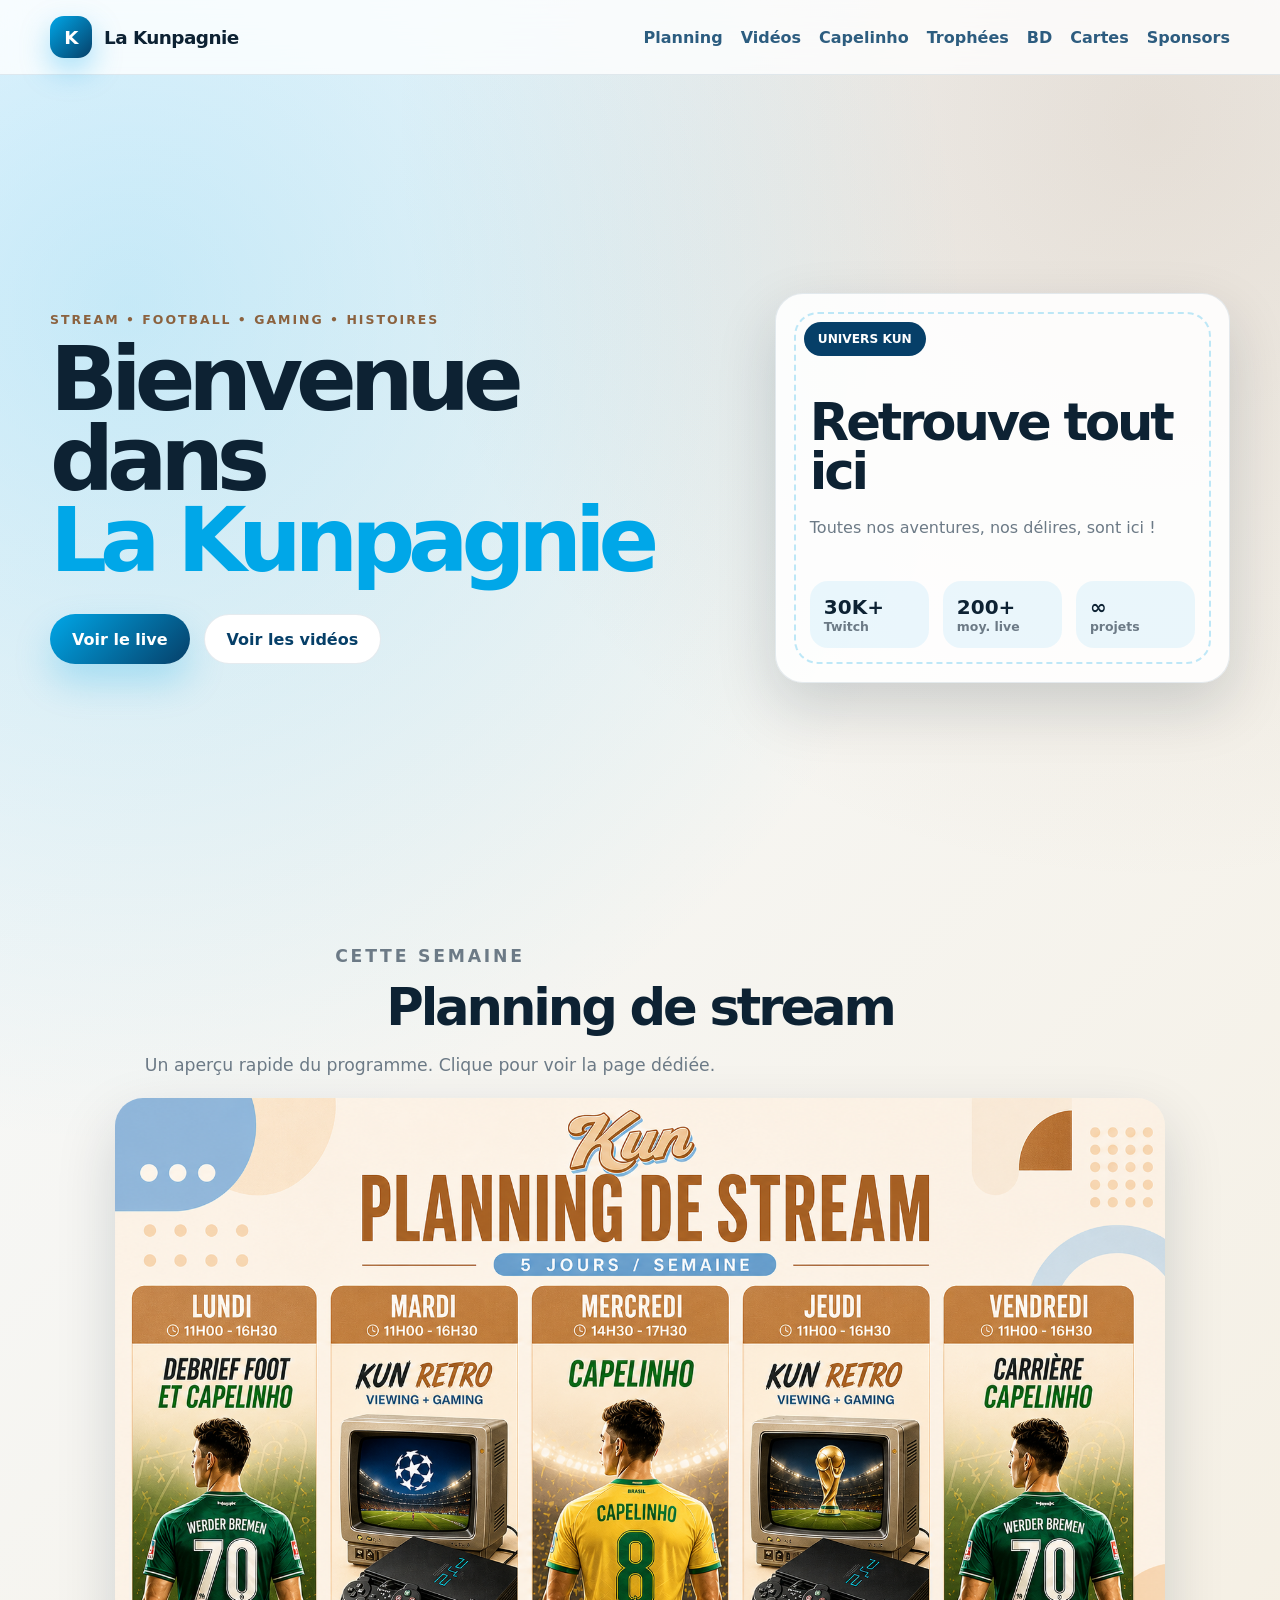
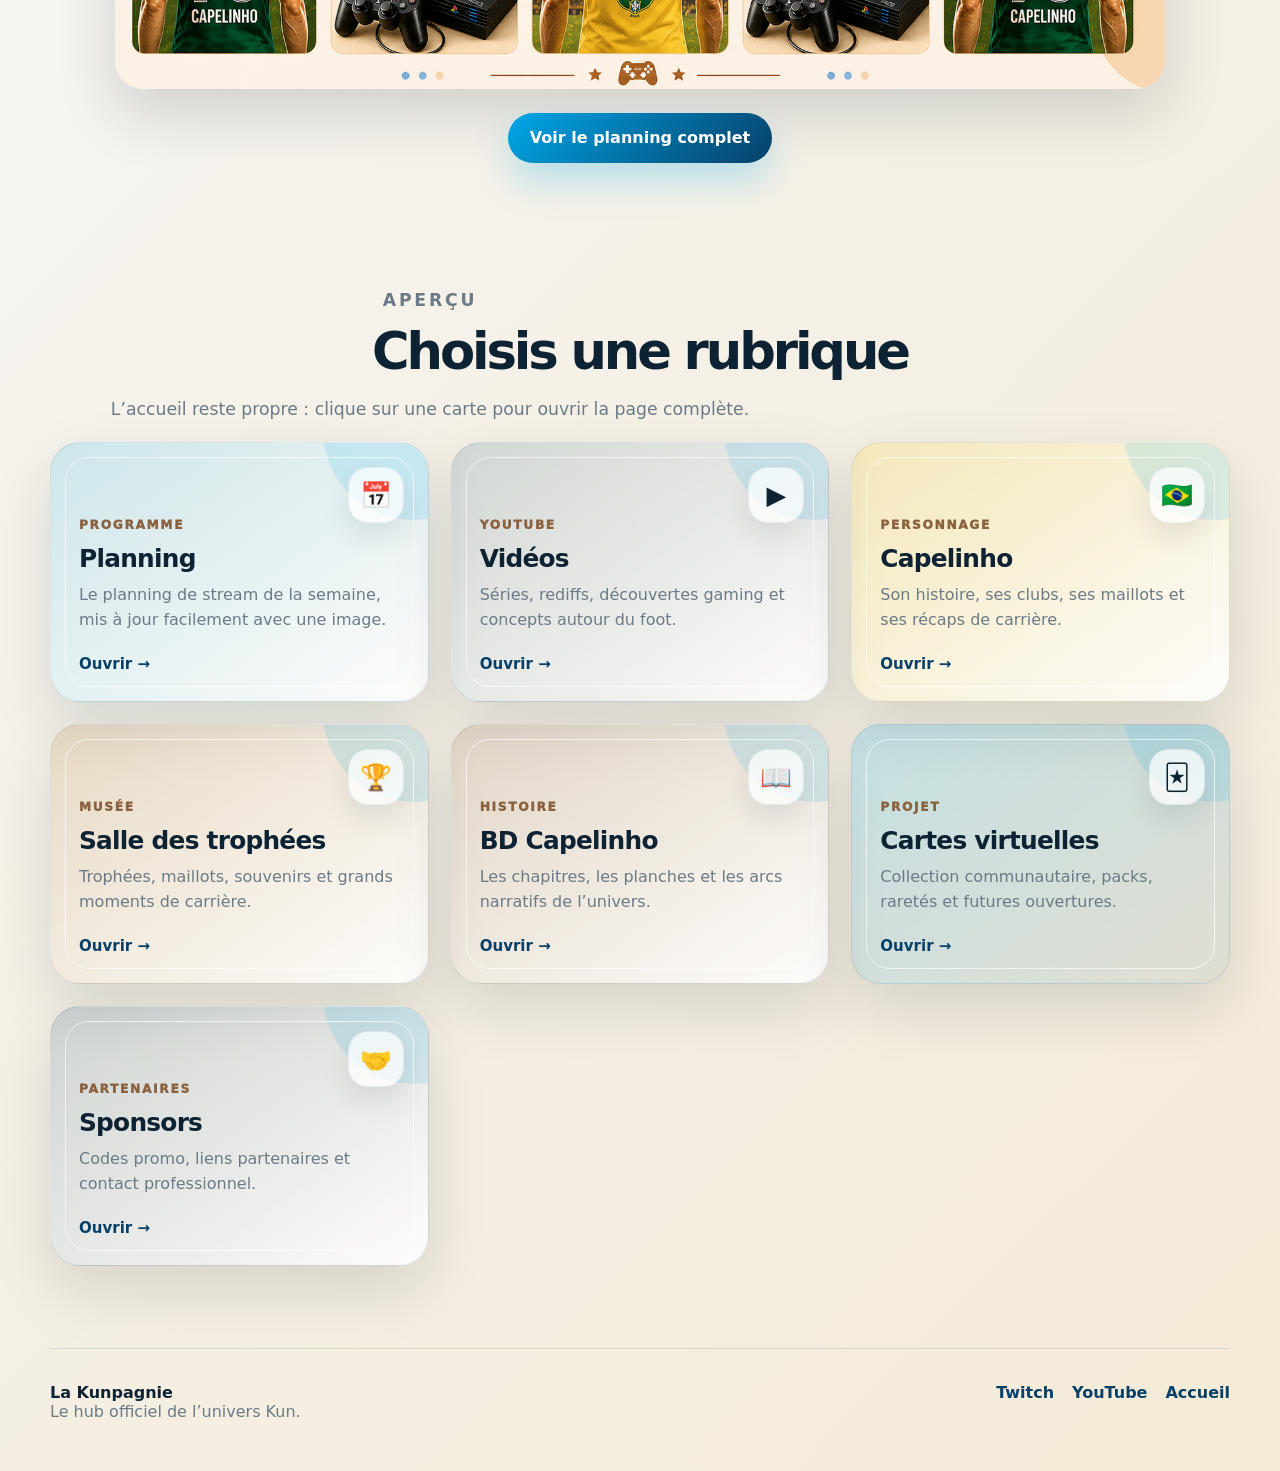
==== index.html @ 406e7f4d "Update index.html" ====
<!DOCTYPE html>
<html lang="fr">
<head>
<meta charset="UTF-8">
<meta name="viewport" content="width=device-width, initial-scale=1.0">
<link rel="stylesheet" href="style.css">
<title>La Kunpagnie — Accueil</title>
</head>
<body>
<header class="site-header">
  <nav class="navbar">
    <a href="index.html" class="brand"><span class="brand-mark">K</span><span>La Kunpagnie</span></a>
    <button class="menu-toggle" aria-label="Ouvrir le menu">☰</button>
    <div class="nav-links">
      <a href="planning.html">Planning</a>
      <a href="videos.html">Vidéos</a>
      <a href="capelinho.html">Capelinho</a>
      <a href="trophees.html">Trophées</a>
      <a href="bd.html">BD</a>
      <a href="cartes.html">Cartes</a>
      <a href="sponsors.html">Sponsors</a>
    </div>
  </nav>
</header>
<main>
  <section class="hero section">
    <div>
      <p class="eyebrow">Stream • Football • Gaming • Histoires</p>
      <h1>Bienvenue dans<br><span>La Kunpagnie</span></h1>
      <p class="hero-text"></p>
      <div class="hero-actions">
        <a class="btn btn-primary" href="https://www.twitch.tv/el8kun" target="_blank" rel="noopener">Voir le live</a>
        <a class="btn btn-secondary" href="videos.html">Voir les vidéos</a>
      </div>
    </div>
    <div class="hero-card">
      <div class="live-badge">UNIVERS KUN</div>
      <h2>Retrouve tout ici</h2>
      <p>Toutes nos aventures, nos délires, sont ici !</p>
      <div class="mini-stats">
        <div><strong>30K+</strong><span>Twitch</span></div>
        <div><strong>200+</strong><span>moy. live</span></div>
        <div><strong>∞</strong><span>projets</span></div>
      </div>
    </div>
  </section>

  <section class="section home-planning-section">
  <div class="section-heading center">
    <p class="eyebrow">Cette semaine</p>
    <h2>Planning de stream</h2>
    <p>Un aperçu rapide du programme. Clique pour voir la page dédiée.</p>
  </div>

  <a href="planning.html" class="home-planning-link">
    <img src="planning.png" alt="Planning de stream La Kunpagnie" class="home-planning-image">
  </a>

  <div class="center-button">
    <a class="btn btn-primary" href="planning.html">Voir le planning complet</a>
  </div>
</section>
  
  <section class="section">
    <div class="section-heading center">
      <p class="eyebrow">Aperçu</p>
      <h2>Choisis une rubrique</h2>
      <p>L’accueil reste propre : clique sur une carte pour ouvrir la page complète.</p>
    </div>
    <div class="preview-grid">
  <a class="preview-card planning-card" href="planning.html">
    <div class="card-icon">📅</div>
    <span>Programme</span>
    <h3>Planning</h3>
    <p>Le planning de stream de la semaine, mis à jour facilement avec une image.</p>
    <strong>Ouvrir →</strong>
  </a>

  <a class="preview-card video-card" href="videos.html">
    <div class="card-icon">▶️</div>
    <span>YouTube</span>
    <h3>Vidéos</h3>
    <p>Séries, rediffs, découvertes gaming et concepts autour du foot.</p>
    <strong>Ouvrir →</strong>
  </a>

  <a class="preview-card capelinho-card" href="capelinho.html">
    <div class="card-icon">🇧🇷</div>
    <span>Personnage</span>
    <h3>Capelinho</h3>
    <p>Son histoire, ses clubs, ses maillots et ses récaps de carrière.</p>
    <strong>Ouvrir →</strong>
  </a>

  <a class="preview-card trophees-card" href="trophees.html">
    <div class="card-icon">🏆</div>
    <span>Musée</span>
    <h3>Salle des trophées</h3>
    <p>Trophées, maillots, souvenirs et grands moments de carrière.</p>
    <strong>Ouvrir →</strong>
  </a>

  <a class="preview-card bd-card-home" href="bd.html">
    <div class="card-icon">📖</div>
    <span>Histoire</span>
    <h3>BD Capelinho</h3>
    <p>Les chapitres, les planches et les arcs narratifs de l’univers.</p>
    <strong>Ouvrir →</strong>
  </a>

  <a class="preview-card cartes-card" href="cartes.html">
    <div class="card-icon">🃏</div>
    <span>Projet</span>
    <h3>Cartes virtuelles</h3>
    <p>Collection communautaire, packs, raretés et futures ouvertures.</p>
    <strong>Ouvrir →</strong>
  </a>

  <a class="preview-card sponsor-card" href="sponsors.html">
    <div class="card-icon">🤝</div>
    <span>Partenaires</span>
    <h3>Sponsors</h3>
    <p>Codes promo, liens partenaires et contact professionnel.</p>
    <strong>Ouvrir →</strong>
  </a>
</div>
  </section>
</main>
<footer class="site-footer">
  <div><strong>La Kunpagnie</strong><p>Le hub officiel de l’univers Kun.</p></div>
  <div class="footer-links">
    <a href="https://www.twitch.tv/el8kun" target="_blank" rel="noopener">Twitch</a>
    <a href="https://www.youtube.com/@EL8KUN" target="_blank" rel="noopener">YouTube</a>
    <a href="index.html">Accueil</a>
  </div>
</footer>
<script src="script.js"></script>
</body>
</html>
---- style.css ----
:root {
  --blue: #00a7e8;
  --blue-dark: #063f68;
  --cream: #f4ead7;
  --brown: #8b623f;
  --ink: #0d2233;
  --muted: #6c7a86;
  --card: rgba(255, 255, 255, 0.88);
  --shadow: 0 24px 60px rgba(3, 29, 50, 0.16);
  --radius: 28px;
}
* { box-sizing: border-box; }
html { scroll-behavior: smooth; }
body {
  margin: 0;
  font-family: Inter, system-ui, -apple-system, BlinkMacSystemFont, "Segoe UI", sans-serif;
  color: var(--ink);
  background:
    radial-gradient(circle at 10% 10%, rgba(0, 167, 232, 0.20), transparent 28%),
    radial-gradient(circle at 90% 4%, rgba(139, 98, 63, 0.16), transparent 24%),
    linear-gradient(135deg, #f7fbff 0%, var(--cream) 100%);
  overflow-x: hidden;
}
a { color: inherit; text-decoration: none; }
.site-header {
  position: sticky;
  top: 0;
  z-index: 20;
  backdrop-filter: blur(16px);
  background: rgba(255, 255, 255, 0.78);
  border-bottom: 1px solid rgba(6, 63, 104, 0.10);
}
.navbar {
  width: min(1180px, calc(100% - 32px));
  margin: 0 auto;
  min-height: 74px;
  display: flex;
  justify-content: space-between;
  align-items: center;
}
.brand {
  display: flex;
  align-items: center;
  gap: 12px;
  font-weight: 900;
  letter-spacing: -0.03em;
  font-size: 1.15rem;
}
.brand-mark {
  width: 42px;
  height: 42px;
  border-radius: 14px;
  display: grid;
  place-items: center;
  color: white;
  background: linear-gradient(135deg, var(--blue), var(--blue-dark));
  box-shadow: 0 12px 30px rgba(0, 167, 232, 0.35);
}
.nav-links {
  display: flex;
  align-items: center;
  gap: 18px;
  font-weight: 800;
  color: var(--blue-dark);
  flex-wrap: wrap;
  justify-content: flex-end;
}
.nav-links a { opacity: 0.84; }
.nav-links a:hover { opacity: 1; color: var(--blue); }
.menu-toggle {
  display: none;
  border: 0;
  background: var(--blue-dark);
  color: white;
  width: 42px;
  height: 42px;
  border-radius: 14px;
  font-size: 1.4rem;
}
.section {
  width: min(1180px, calc(100% - 32px));
  margin: 0 auto;
  padding: 82px 0;
}
.compact { padding-top: 24px; }
.hero {
  min-height: calc(100vh - 74px);
  display: grid;
  grid-template-columns: 1.2fr 0.8fr;
  align-items: center;
  gap: 42px;
}
.page-hero { padding-bottom: 30px; }
.eyebrow {
  margin: 0 0 12px;
  text-transform: uppercase;
  letter-spacing: 0.16em;
  font-size: 0.78rem;
  font-weight: 900;
  color: var(--brown);
}
h1, h2, h3, p { margin-top: 0; }
h1 {
  font-size: clamp(3.1rem, 7vw, 6.8rem);
  line-height: 0.9;
  letter-spacing: -0.08em;
  margin-bottom: 26px;
}
h1 span, h2 span { color: var(--blue); }
h2 {
  font-size: clamp(2.1rem, 4vw, 4.2rem);
  letter-spacing: -0.06em;
  line-height: 0.96;
  margin-bottom: 18px;
}
h3 { letter-spacing: -0.03em; margin-bottom: 10px; }
.hero-text, .page-hero p, .section-heading p, .note-box p {
  font-size: 1.08rem;
  line-height: 1.75;
  color: var(--muted);
  max-width: 760px;
}
.hero-actions { display: flex; gap: 14px; flex-wrap: wrap; margin-top: 34px; }
.btn {
  display: inline-flex;
  align-items: center;
  justify-content: center;
  min-height: 50px;
  padding: 0 22px;
  border-radius: 999px;
  font-weight: 900;
  transition: transform 0.2s ease, box-shadow 0.2s ease;
}
.btn:hover { transform: translateY(-2px); }
.btn-primary {
  color: white;
  background: linear-gradient(135deg, var(--blue), var(--blue-dark));
  box-shadow: 0 18px 36px rgba(0, 167, 232, 0.25);
}
.btn-secondary {
  color: var(--blue-dark);
  background: white;
  border: 1px solid rgba(6, 63, 104, 0.10);
}
.hero-card, .preview-card, .content-card, .timeline-item, .trophy-room article, .note-box, .sponsor-grid article {
  background: var(--card);
  border: 1px solid rgba(6, 63, 104, 0.10);
  border-radius: var(--radius);
  box-shadow: var(--shadow);
}
.hero-card {
  padding: 34px;
  min-height: 390px;
  display: flex;
  flex-direction: column;
  justify-content: flex-end;
  position: relative;
  overflow: hidden;
}
.hero-card::before {
  content: "";
  position: absolute;
  inset: 18px;
  border-radius: 24px;
  border: 2px dashed rgba(0, 167, 232, 0.25);
}
.live-badge {
  position: absolute;
  top: 28px;
  left: 28px;
  background: var(--blue-dark);
  color: white;
  padding: 10px 14px;
  border-radius: 999px;
  font-size: 0.76rem;
  font-weight: 900;
}
.hero-card h2, .hero-card p, .mini-stats { position: relative; }
.hero-card p { color: var(--muted); line-height: 1.65; }
.mini-stats {
  display: grid;
  grid-template-columns: repeat(3, 1fr);
  gap: 14px;
  margin-top: 24px;
}
.mini-stats div {
  padding: 14px;
  border-radius: 18px;
  background: rgba(0, 167, 232, 0.08);
}
.mini-stats strong, .mini-stats span { display: block; }
.mini-stats strong { font-size: 1.25rem; }
.mini-stats span { font-size: 0.78rem; color: var(--muted); font-weight: 800; }
.center { text-align: center; margin-left: auto; margin-right: auto; }
.preview-grid, .content-grid {
  display: grid;
  grid-template-columns: repeat(3, 1fr);
  gap: 22px;
}
.preview-card, .content-card, .note-box { padding: 28px; }
.preview-card {
  min-height: 210px;
  transition: transform 0.2s ease, box-shadow 0.2s ease;
}
.preview-card:hover { transform: translateY(-4px); box-shadow: 0 28px 70px rgba(3, 29, 50, 0.20); }
.preview-card span, .content-card span {
  display: inline-block;
  color: var(--brown);
  font-size: 0.78rem;
  font-weight: 900;
  letter-spacing: 0.12em;
  text-transform: uppercase;
  margin-bottom: 12px;
}
.preview-card p, .content-card p, .timeline-item p, .trophy-room p, .sponsor-grid p {
  color: var(--muted);
  line-height: 1.55;
}
.big-image {
  width: 100%;
  max-width: 1100px;
  display: block;
  margin: 0 auto 34px;
  border-radius: 28px;
  box-shadow: 0 24px 60px rgba(3, 29, 50, 0.16);
}
.timeline {
  display: grid;
  grid-template-columns: repeat(3, 1fr);
  gap: 22px;
}
.timeline-item { padding: 28px; }
.club-tag {
  display: inline-flex;
  padding: 8px 12px;
  border-radius: 999px;
  color: white;
  font-weight: 900;
  font-size: 0.78rem;
  margin-bottom: 20px;
}
.santos { background: #163f83; }
.werder { background: #0a8f55; }
.brazil { background: #f0c400; color: #173b1a; }
.timeline-item ul { padding-left: 18px; color: var(--blue-dark); font-weight: 700; }
.trophy-room, .sponsor-grid {
  display: grid;
  grid-template-columns: repeat(4, 1fr);
  gap: 18px;
}
.trophy-room article, .sponsor-grid article { padding: 26px; }
.trophy-room span { font-size: 2rem; display: block; margin-bottom: 18px; }
.spacing-top { margin-top: 28px; }
.card-showcase {
  display: grid;
  grid-template-columns: repeat(3, 1fr);
  gap: 22px;
}
.kun-card {
  min-height: 310px;
  border-radius: 28px;
  padding: 26px;
  color: white;
  display: flex;
  flex-direction: column;
  justify-content: flex-end;
  box-shadow: var(--shadow);
  position: relative;
  overflow: hidden;
}
.kun-card::before {
  content: "";
  position: absolute;
  inset: 18px;
  border-radius: 22px;
  border: 1px solid rgba(255,255,255,0.45);
}
.kun-card span, .kun-card h3, .kun-card p { position: relative; }
.kun-card span { color: rgba(255,255,255,0.85); font-weight: 900; letter-spacing: 0.12em; }
.kun-card h3 { font-size: 2rem; }
.kun-card p { color: rgba(255,255,255,0.8); }
.common { background: linear-gradient(145deg, #31536d, #0d2233); }
.rare { background: linear-gradient(145deg, var(--blue), var(--blue-dark)); }
.legendary { background: linear-gradient(145deg, #b48645, #4a2f1a); }
.note-box { margin-top: 28px; }
.sponsor-grid { grid-template-columns: repeat(3, 1fr); }
.site-footer {
  width: min(1180px, calc(100% - 32px));
  margin: 0 auto;
  padding: 34px 0 50px;
  display: flex;
  justify-content: space-between;
  gap: 24px;
  border-top: 1px solid rgba(6, 63, 104, 0.12);
}
.site-footer p { color: var(--muted); margin-bottom: 0; }
.footer-links { display: flex; gap: 18px; font-weight: 800; color: var(--blue-dark); flex-wrap: wrap; }
@media (max-width: 980px) {
  .menu-toggle { display: block; }
  .nav-links {
    position: absolute;
    top: 74px;
    left: 16px;
    right: 16px;
    display: none;
    flex-direction: column;
    align-items: stretch;
    padding: 18px;
    background: white;
    border-radius: 22px;
    box-shadow: var(--shadow);
  }
  .nav-links.open { display: flex; }
  .hero { grid-template-columns: 1fr; padding-top: 44px; min-height: auto; }
  .preview-grid, .content-grid, .timeline, .trophy-room, .card-showcase, .sponsor-grid { grid-template-columns: 1fr 1fr; }
}
@media (max-width: 620px) {
  .section { padding: 58px 0; }
  h1 { font-size: 3.35rem; }
  .preview-grid, .content-grid, .timeline, .trophy-room, .card-showcase, .sponsor-grid { grid-template-columns: 1fr; }
  .mini-stats { grid-template-columns: 1fr; }
  .site-footer { flex-direction: column; }
}
.preview-card {
  min-height: 260px;
  padding: 28px;
  position: relative;
  overflow: hidden;
  display: flex;
  flex-direction: column;
  justify-content: flex-end;
  background:
    linear-gradient(145deg, rgba(255,255,255,0.94), rgba(255,255,255,0.70));
  border: 1px solid rgba(6, 63, 104, 0.10);
  border-radius: 30px;
  box-shadow: 0 24px 60px rgba(3, 29, 50, 0.13);
  transition: transform 0.22s ease, box-shadow 0.22s ease, border-color 0.22s ease;
}

.preview-card::before {
  content: "";
  position: absolute;
  inset: -40% -20% auto auto;
  width: 180px;
  height: 180px;
  border-radius: 999px;
  background: rgba(0, 167, 232, 0.13);
  transition: transform 0.22s ease;
}

.preview-card::after {
  content: "";
  position: absolute;
  inset: 14px;
  border-radius: 24px;
  border: 1px solid rgba(255,255,255,0.65);
  pointer-events: none;
}

.preview-card:hover {
  transform: translateY(-7px);
  box-shadow: 0 34px 80px rgba(3, 29, 50, 0.22);
  border-color: rgba(0, 167, 232, 0.35);
}

.preview-card:hover::before {
  transform: scale(1.18);
}

.preview-card .card-icon {
  position: absolute;
  top: 24px;
  right: 24px;
  width: 56px;
  height: 56px;
  border-radius: 20px;
  display: grid;
  place-items: center;
  font-size: 1.6rem;
  background: rgba(255,255,255,0.72);
  border: 1px solid rgba(6, 63, 104, 0.08);
  box-shadow: 0 12px 28px rgba(3, 29, 50, 0.10);
}

.preview-card span,
.preview-card h3,
.preview-card p,
.preview-card strong {
  position: relative;
  z-index: 2;
}

.preview-card span {
  display: inline-block;
  color: var(--brown);
  font-size: 0.76rem;
  font-weight: 950;
  letter-spacing: 0.14em;
  text-transform: uppercase;
  margin-bottom: 12px;
}

.preview-card h3 {
  font-size: 1.55rem;
  margin-bottom: 10px;
}

.preview-card p {
  color: var(--muted);
  line-height: 1.55;
  margin-bottom: 22px;
}

.preview-card strong {
  color: var(--blue-dark);
  font-size: 0.94rem;
}

.planning-card {
  background:
    linear-gradient(145deg, rgba(0,167,232,0.16), rgba(255,255,255,0.86));
}

.video-card {
  background:
    linear-gradient(145deg, rgba(6,63,104,0.15), rgba(255,255,255,0.86));
}

.capelinho-card {
  background:
    linear-gradient(145deg, rgba(240,196,0,0.18), rgba(255,255,255,0.86));
}

.trophees-card {
  background:
    linear-gradient(145deg, rgba(180,134,69,0.22), rgba(255,255,255,0.86));
}

.bd-card-home {
  background:
    linear-gradient(145deg, rgba(139,98,63,0.18), rgba(255,255,255,0.86));
}

.cartes-card {
  background:
    linear-gradient(145deg, rgba(0,167,232,0.20), rgba(6,63,104,0.08));
}

.sponsor-card {
  background:
    linear-gradient(145deg, rgba(6,63,104,0.16), rgba(255,255,255,0.86));
}
.home-planning-section {
  padding-top: 40px;
  padding-bottom: 40px;
}

.home-planning-link {
  display: block;
  max-width: 1050px;
  margin: 0 auto;
}

.home-planning-image {
  width: 100%;
  display: block;
  border-radius: 28px;
  box-shadow: 0 24px 60px rgba(3, 29, 50, 0.16);
  transition: transform 0.22s ease, box-shadow 0.22s ease;
}

.home-planning-link:hover .home-planning-image {
  transform: translateY(-5px);
  box-shadow: 0 34px 80px rgba(3, 29, 50, 0.22);
}

.center-button {
  display: flex;
  justify-content: center;
  margin-top: 24px;
}
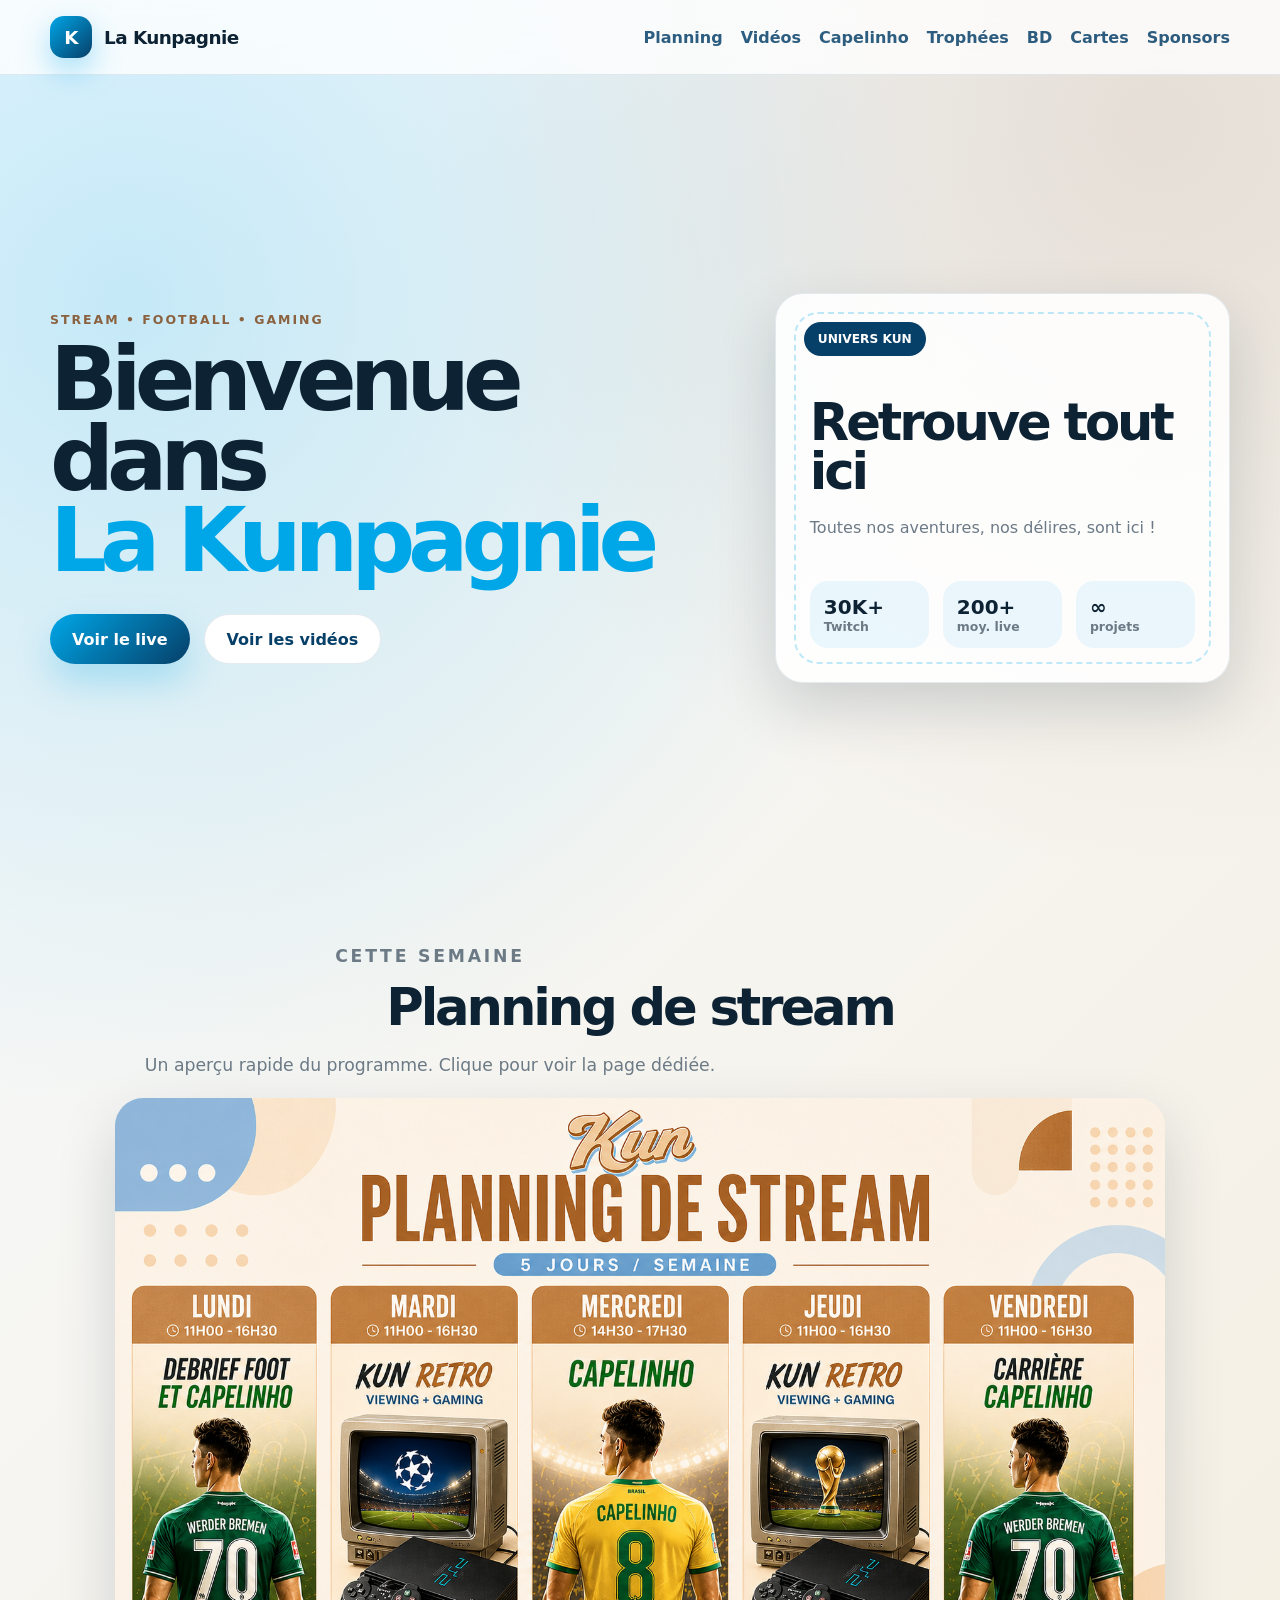
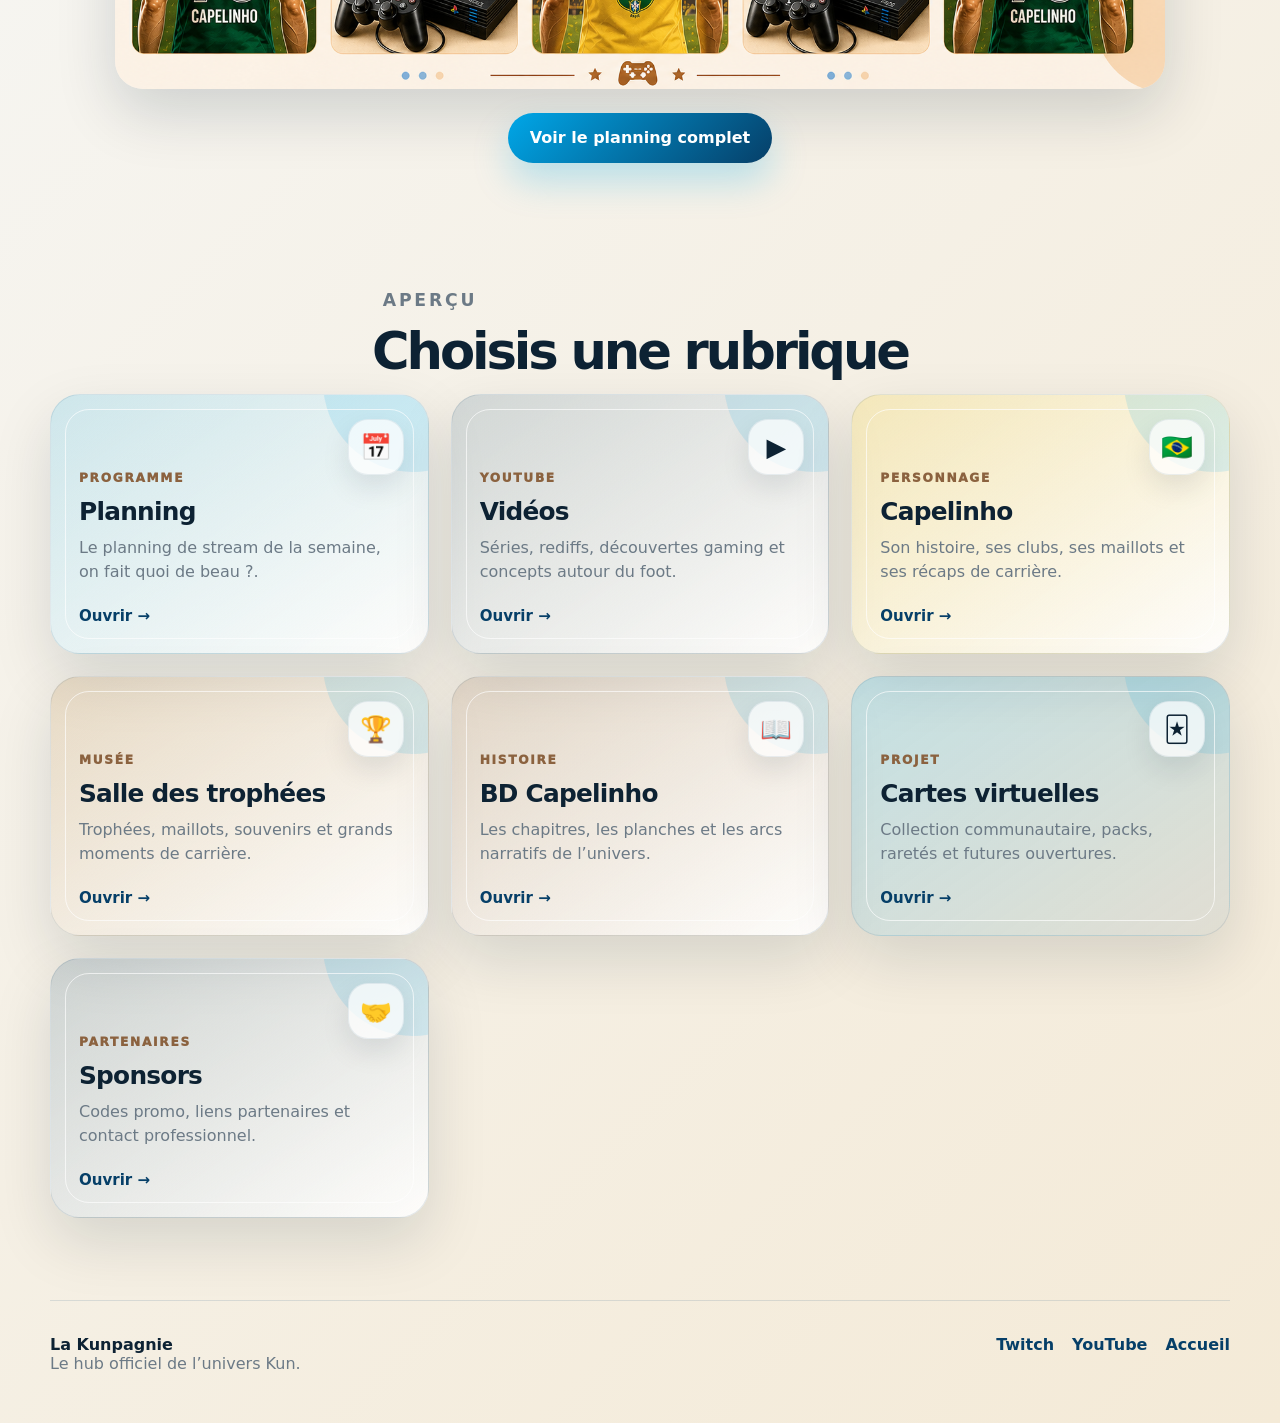
==== commit 679b43a8: "Update index.html" ====
--- a/index.html
+++ b/index.html
@@ -25,7 +25,7 @@
 <main>
   <section class="hero section">
     <div>
-      <p class="eyebrow">Stream • Football • Gaming • Histoires</p>
+      <p class="eyebrow">Stream • Football • Gaming</p>
       <h1>Bienvenue dans<br><span>La Kunpagnie</span></h1>
       <p class="hero-text"></p>
       <div class="hero-actions">
@@ -65,14 +65,14 @@
     <div class="section-heading center">
       <p class="eyebrow">Aperçu</p>
       <h2>Choisis une rubrique</h2>
-      <p>L’accueil reste propre : clique sur une carte pour ouvrir la page complète.</p>
+      <p></p>
     </div>
     <div class="preview-grid">
   <a class="preview-card planning-card" href="planning.html">
     <div class="card-icon">📅</div>
     <span>Programme</span>
     <h3>Planning</h3>
-    <p>Le planning de stream de la semaine, mis à jour facilement avec une image.</p>
+    <p>Le planning de stream de la semaine, on fait quoi de beau ?.</p>
     <strong>Ouvrir →</strong>
   </a>
 
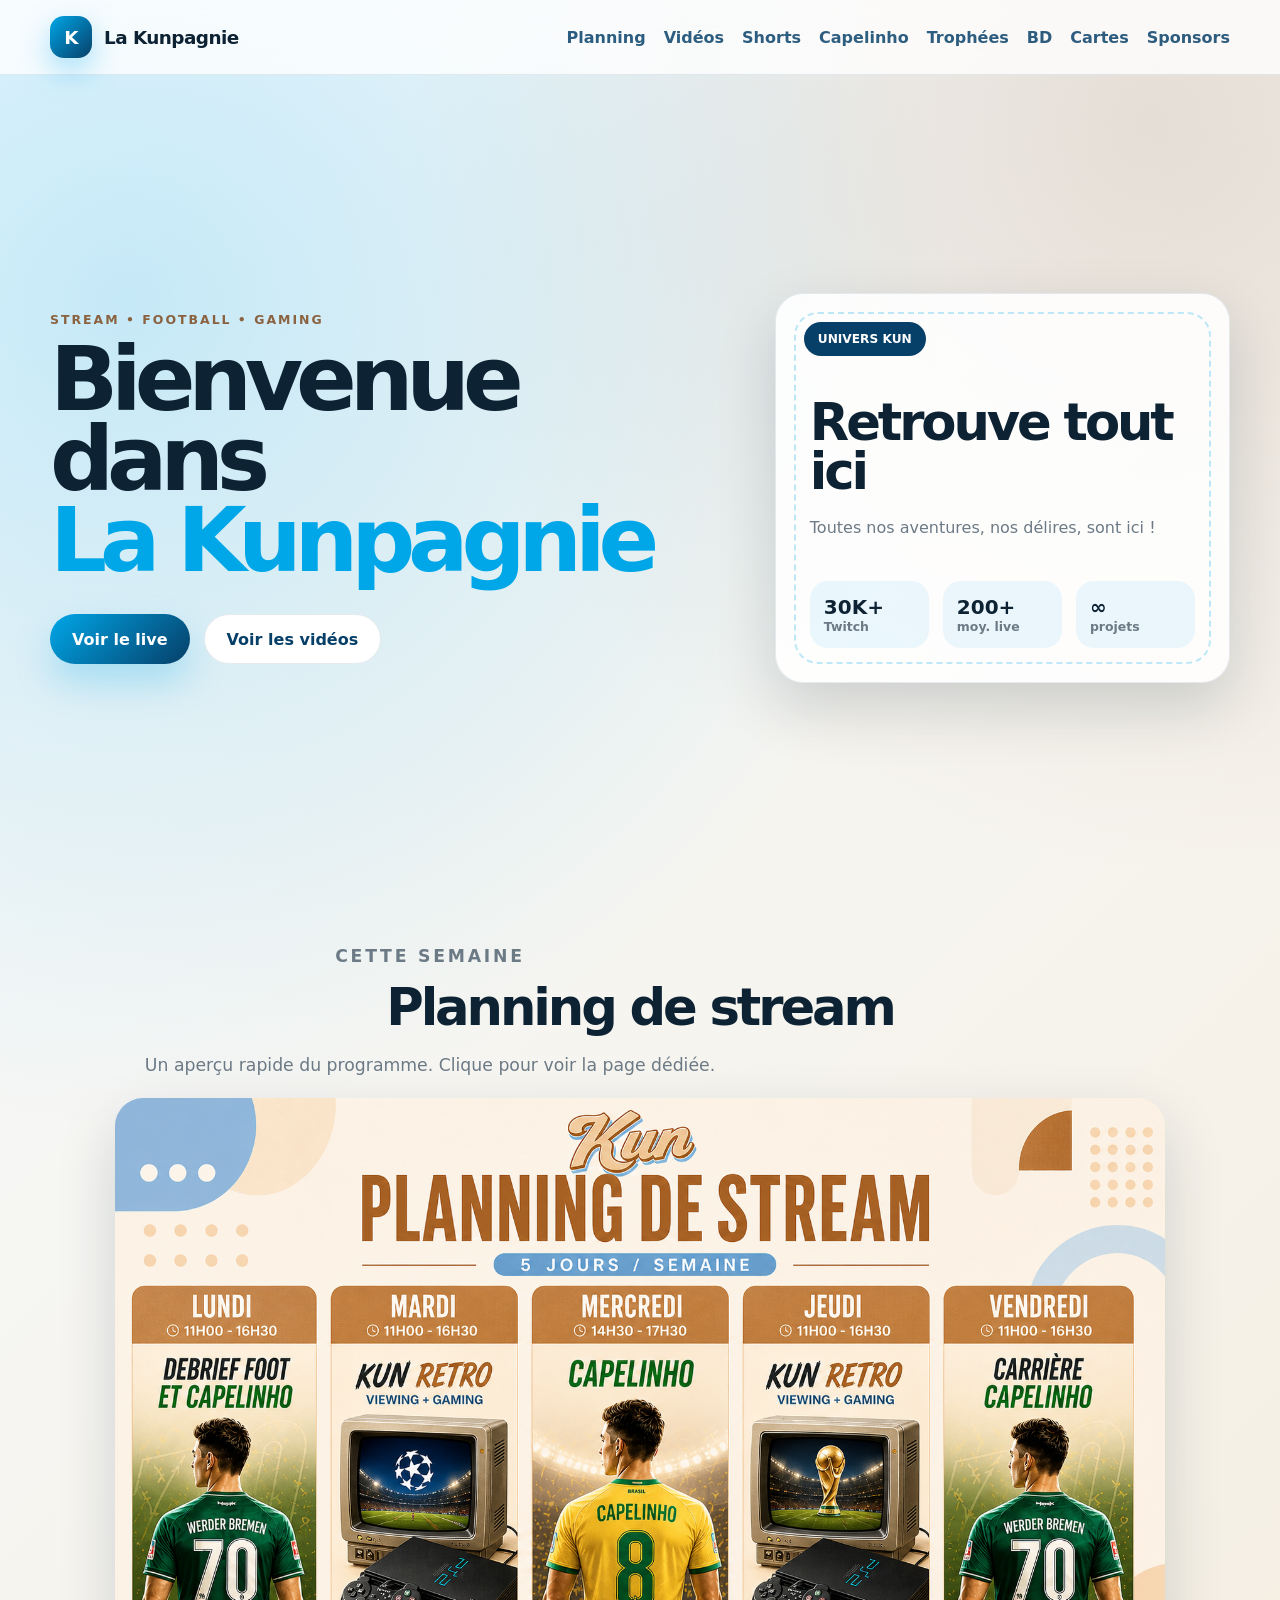
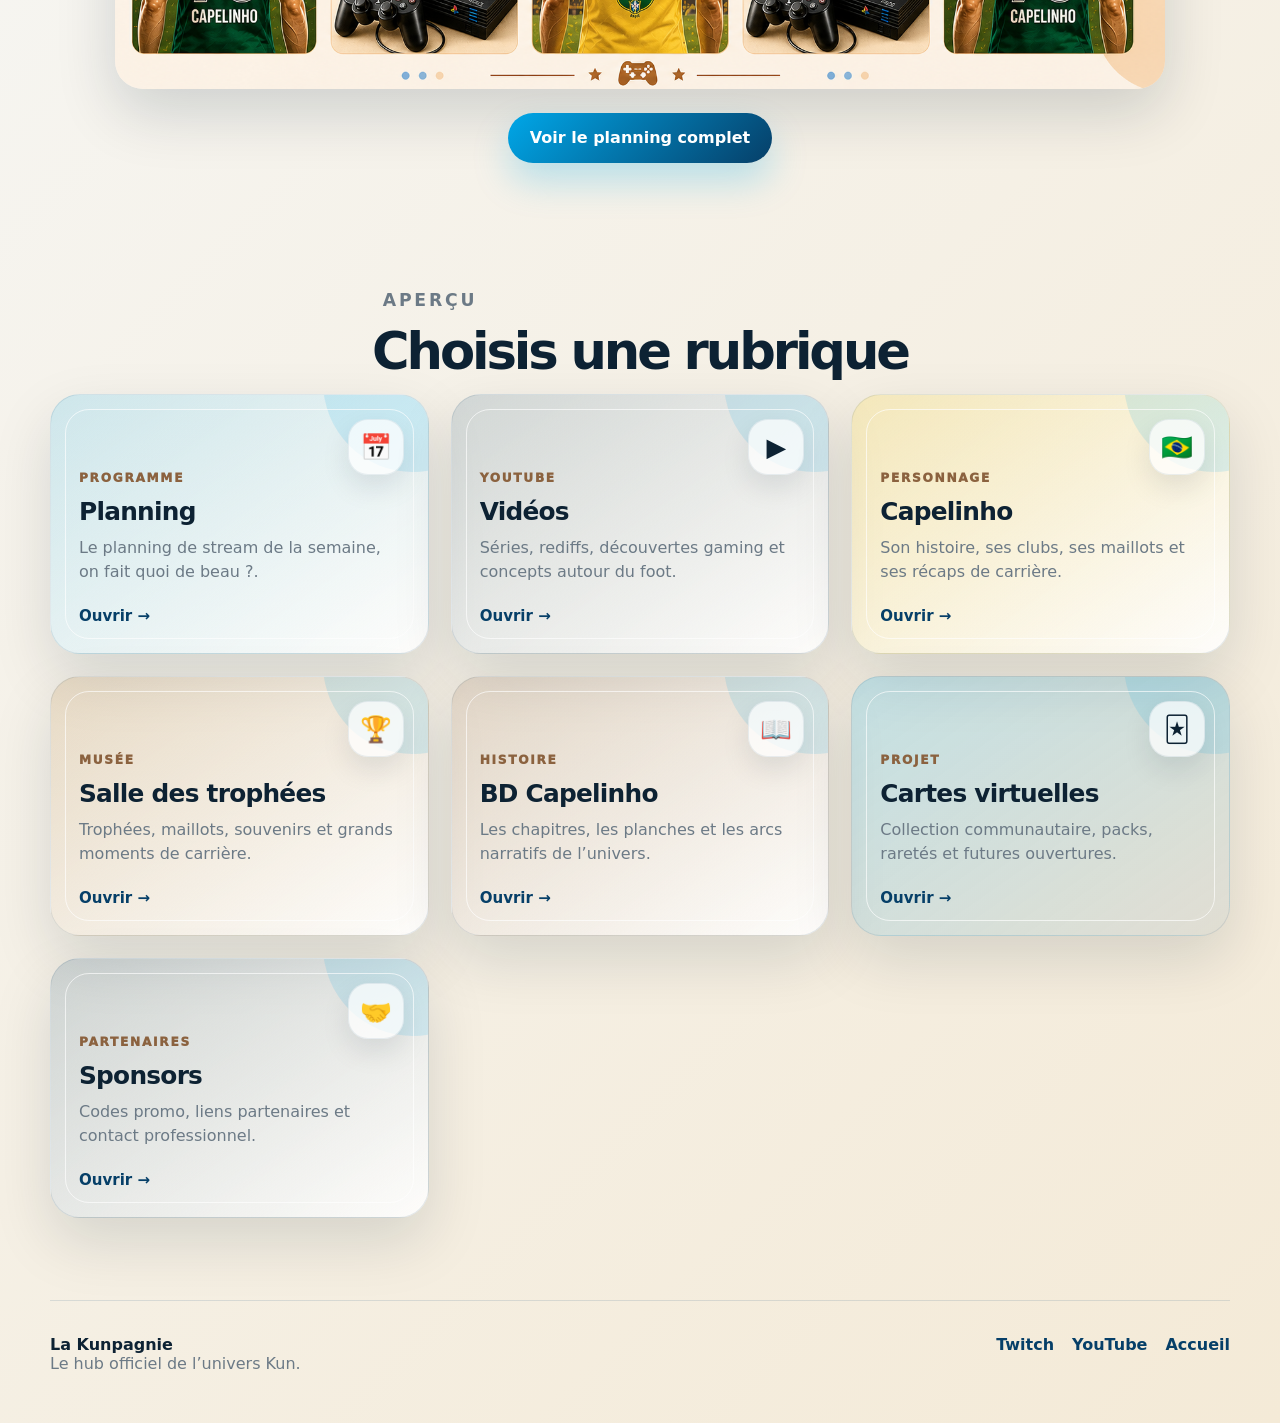
==== commit 128c1802: "Update index.html" ====
--- a/index.html
+++ b/index.html
@@ -14,6 +14,7 @@
     <div class="nav-links">
       <a href="planning.html">Planning</a>
       <a href="videos.html">Vidéos</a>
+      <a href="shorts.html">Shorts</a>
       <a href="capelinho.html">Capelinho</a>
       <a href="trophees.html">Trophées</a>
       <a href="bd.html">BD</a>
@@ -130,7 +131,7 @@
   <div><strong>La Kunpagnie</strong><p>Le hub officiel de l’univers Kun.</p></div>
   <div class="footer-links">
     <a href="https://www.twitch.tv/el8kun" target="_blank" rel="noopener">Twitch</a>
-    <a href="https://www.youtube.com/@EL8KUN" target="_blank" rel="noopener">YouTube</a>
+    <a href="https://www.youtube.com/@EL8KUNgaming" target="_blank" rel="noopener">YouTube</a>
     <a href="index.html">Accueil</a>
   </div>
 </footer>
--- a/style.css
+++ b/style.css
@@ -479,3 +479,43 @@
   justify-content: center;
   margin-top: 24px;
 }
+.bd-reading {
+  display: grid;
+  gap: 34px;
+  max-width: 980px;
+  margin: 0 auto;
+}
+
+.bd-reading img {
+  width: 100%;
+  display: block;
+  border-radius: 24px;
+  box-shadow: 0 24px 60px rgba(3, 29, 50, 0.16);
+  background: white;
+}
+.bd-page {
+  display: grid;
+  gap: 12px;
+}
+
+.bd-page span {
+  width: fit-content;
+  margin: 0 auto;
+  padding: 8px 16px;
+  border-radius: 999px;
+  background: var(--blue-dark);
+  color: white;
+  font-size: 0.82rem;
+  font-weight: 900;
+  letter-spacing: 0.08em;
+  text-transform: uppercase;
+  box-shadow: 0 12px 28px rgba(3, 29, 50, 0.14);
+}
+
+.bd-page img {
+  width: 100%;
+  display: block;
+  border-radius: 24px;
+  box-shadow: 0 24px 60px rgba(3, 29, 50, 0.16);
+  background: white;
+}
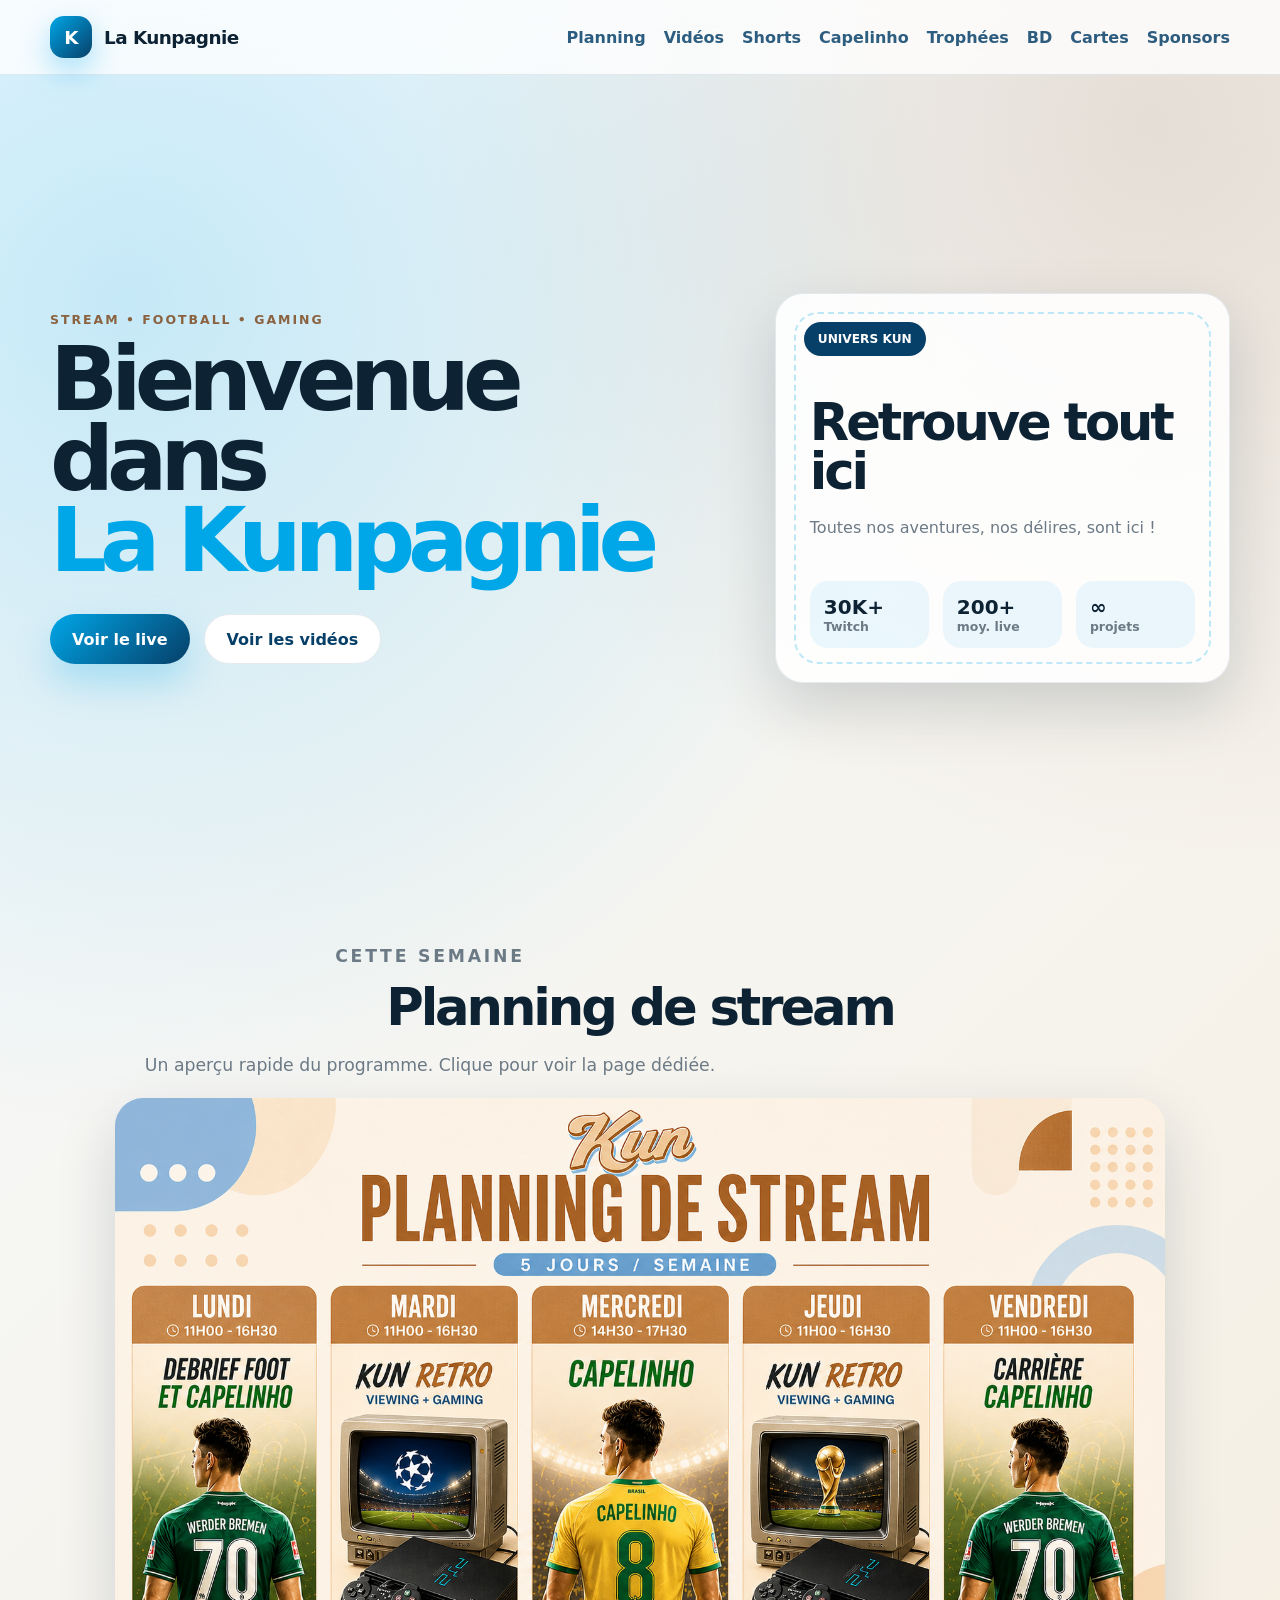
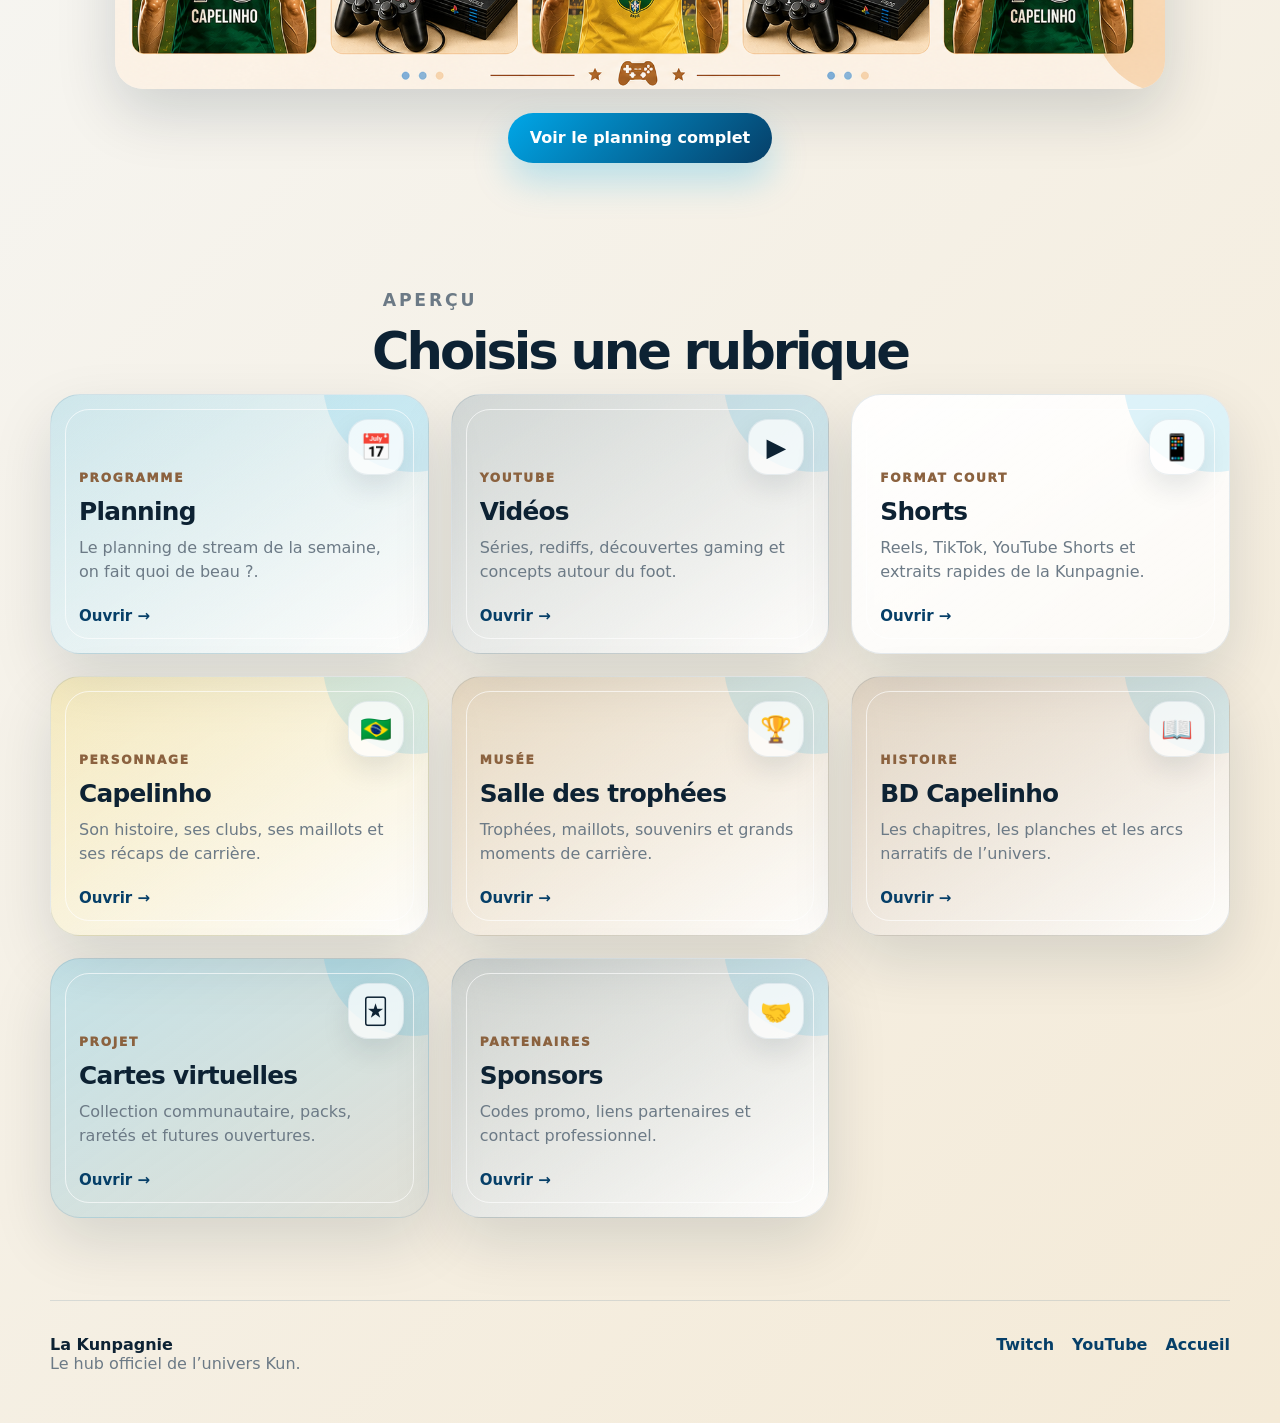
==== commit 20c2544a: "Update index.html" ====
--- a/index.html
+++ b/index.html
@@ -85,6 +85,14 @@
     <strong>Ouvrir →</strong>
   </a>
 
+      <a class="preview-card shorts-card" href="shorts.html">
+  <div class="card-icon">📱</div>
+  <span>Format court</span>
+  <h3>Shorts</h3>
+  <p>Reels, TikTok, YouTube Shorts et extraits rapides de la Kunpagnie.</p>
+  <strong>Ouvrir →</strong>
+</a>
+
   <a class="preview-card capelinho-card" href="capelinho.html">
     <div class="card-icon">🇧🇷</div>
     <span>Personnage</span>
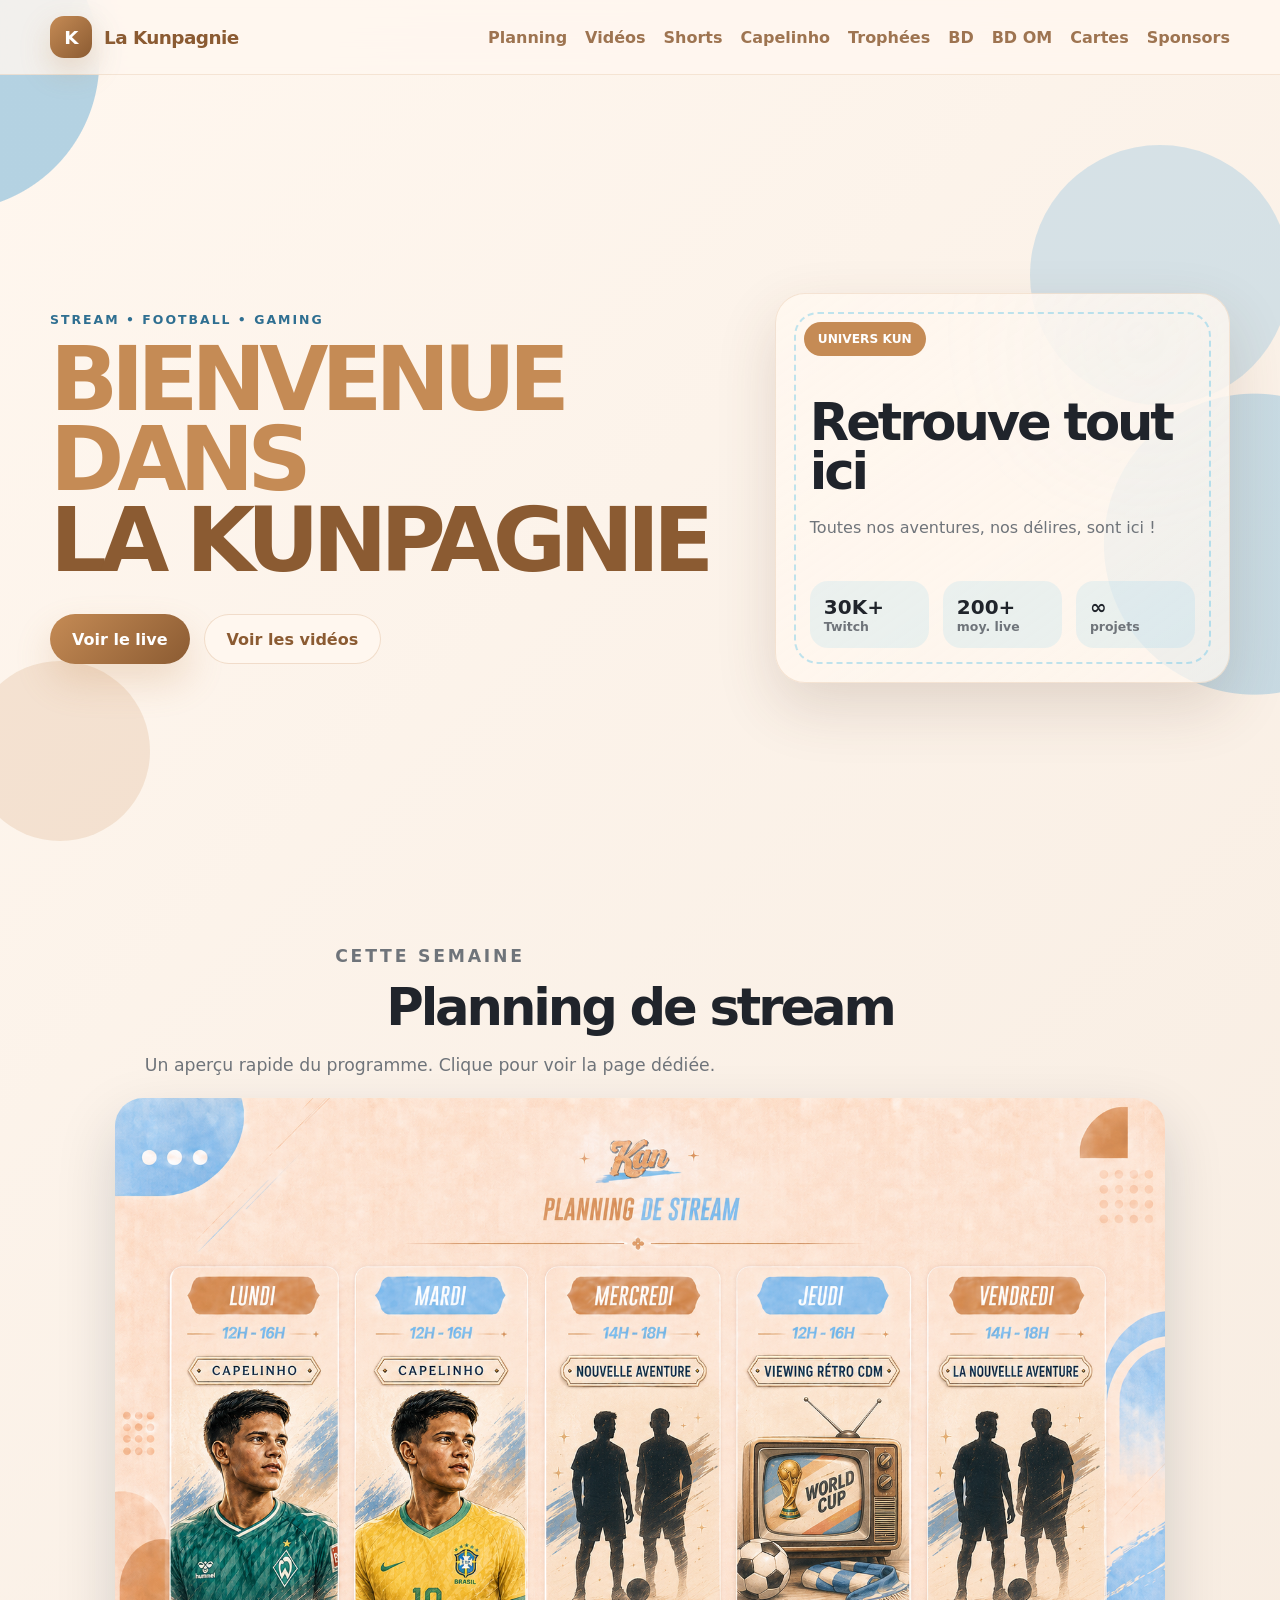
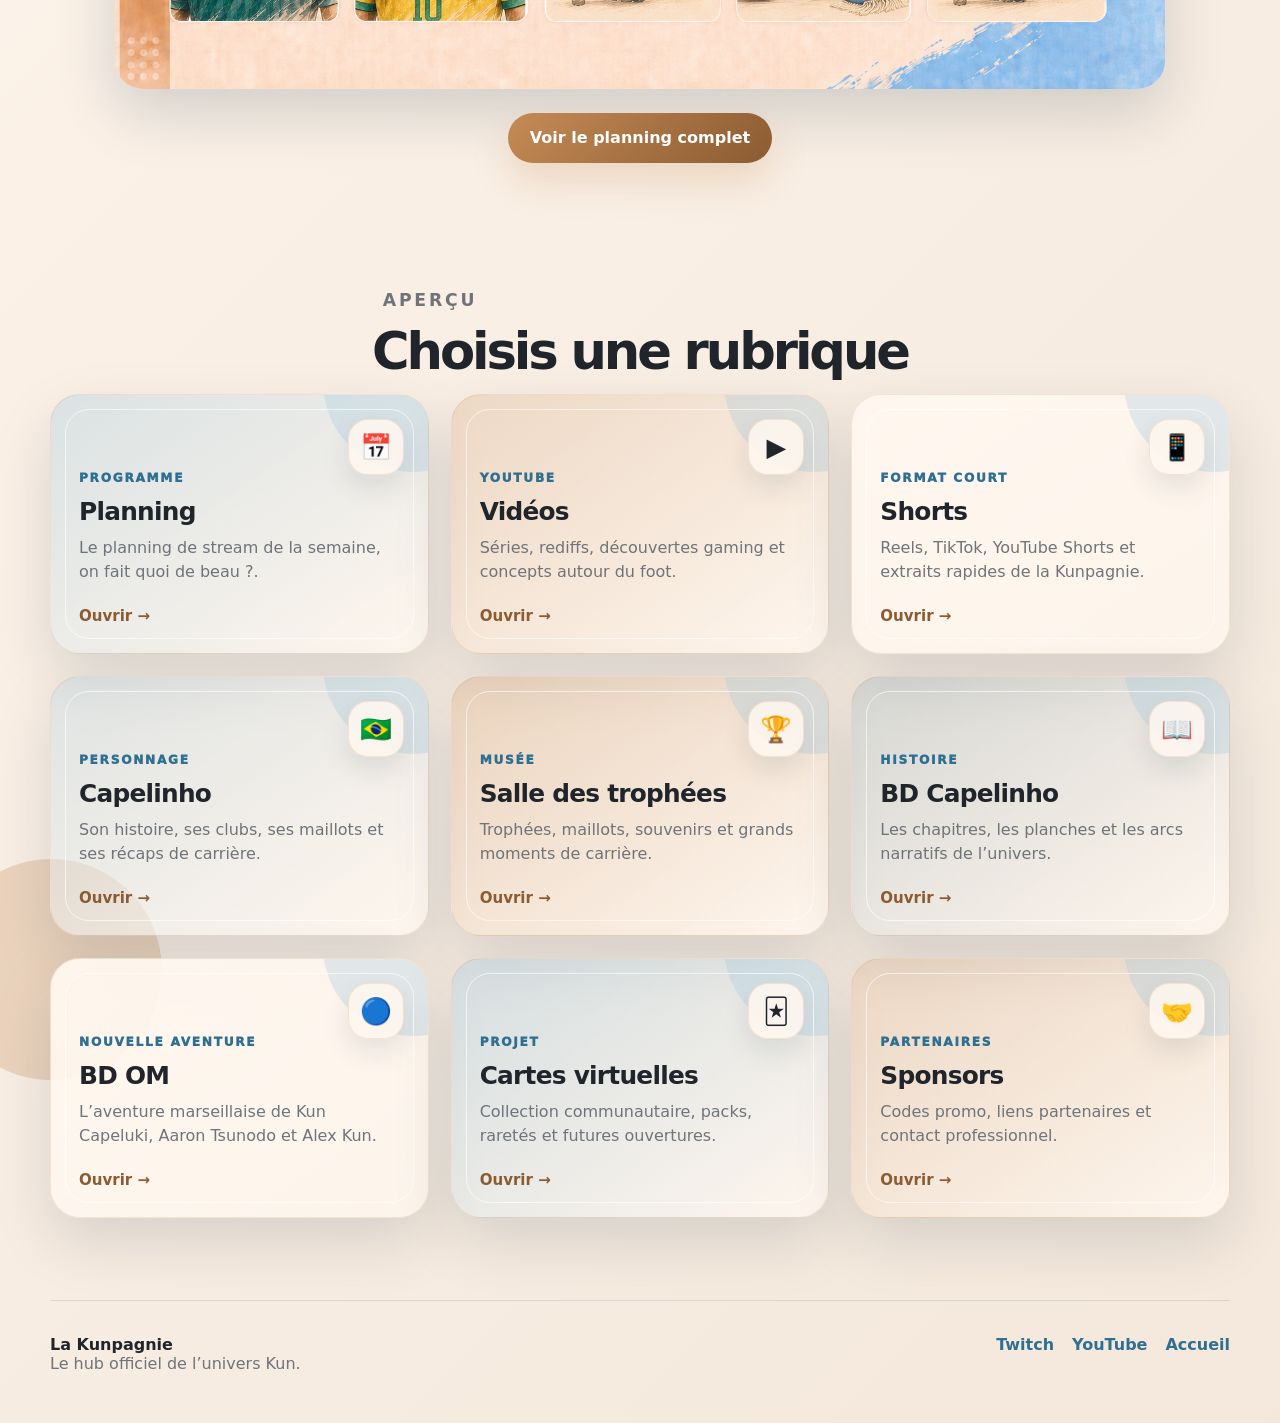
==== commit 069bf823: "Update index.html" ====
--- a/index.html
+++ b/index.html
@@ -18,11 +18,13 @@
       <a href="capelinho.html">Capelinho</a>
       <a href="trophees.html">Trophées</a>
       <a href="bd.html">BD</a>
+      <a href="bd-om.html">BD OM</a>
       <a href="cartes.html">Cartes</a>
       <a href="sponsors.html">Sponsors</a>
     </div>
   </nav>
 </header>
+
 <main>
   <section class="hero section">
     <div>
@@ -34,6 +36,7 @@
         <a class="btn btn-secondary" href="videos.html">Voir les vidéos</a>
       </div>
     </div>
+
     <div class="hero-card">
       <div class="live-badge">UNIVERS KUN</div>
       <h2>Retrouve tout ici</h2>
@@ -47,20 +50,20 @@
   </section>
 
   <section class="section home-planning-section">
-  <div class="section-heading center">
-    <p class="eyebrow">Cette semaine</p>
-    <h2>Planning de stream</h2>
-    <p>Un aperçu rapide du programme. Clique pour voir la page dédiée.</p>
-  </div>
+    <div class="section-heading center">
+      <p class="eyebrow">Cette semaine</p>
+      <h2>Planning de stream</h2>
+      <p>Un aperçu rapide du programme. Clique pour voir la page dédiée.</p>
+    </div>
 
-  <a href="planning.html" class="home-planning-link">
-    <img src="planning.png" alt="Planning de stream La Kunpagnie" class="home-planning-image">
-  </a>
+    <a href="planning.html" class="home-planning-link">
+      <img src="planning.png" alt="Planning de stream La Kunpagnie" class="home-planning-image">
+    </a>
 
-  <div class="center-button">
-    <a class="btn btn-primary" href="planning.html">Voir le planning complet</a>
-  </div>
-</section>
+    <div class="center-button">
+      <a class="btn btn-primary" href="planning.html">Voir le planning complet</a>
+    </div>
+  </section>
   
   <section class="section">
     <div class="section-heading center">
@@ -68,73 +71,83 @@
       <h2>Choisis une rubrique</h2>
       <p></p>
     </div>
+
     <div class="preview-grid">
-  <a class="preview-card planning-card" href="planning.html">
-    <div class="card-icon">📅</div>
-    <span>Programme</span>
-    <h3>Planning</h3>
-    <p>Le planning de stream de la semaine, on fait quoi de beau ?.</p>
-    <strong>Ouvrir →</strong>
-  </a>
+      <a class="preview-card planning-card" href="planning.html">
+        <div class="card-icon">📅</div>
+        <span>Programme</span>
+        <h3>Planning</h3>
+        <p>Le planning de stream de la semaine, on fait quoi de beau ?.</p>
+        <strong>Ouvrir →</strong>
+      </a>
 
-  <a class="preview-card video-card" href="videos.html">
-    <div class="card-icon">▶️</div>
-    <span>YouTube</span>
-    <h3>Vidéos</h3>
-    <p>Séries, rediffs, découvertes gaming et concepts autour du foot.</p>
-    <strong>Ouvrir →</strong>
-  </a>
+      <a class="preview-card video-card" href="videos.html">
+        <div class="card-icon">▶️</div>
+        <span>YouTube</span>
+        <h3>Vidéos</h3>
+        <p>Séries, rediffs, découvertes gaming et concepts autour du foot.</p>
+        <strong>Ouvrir →</strong>
+      </a>
 
       <a class="preview-card shorts-card" href="shorts.html">
-  <div class="card-icon">📱</div>
-  <span>Format court</span>
-  <h3>Shorts</h3>
-  <p>Reels, TikTok, YouTube Shorts et extraits rapides de la Kunpagnie.</p>
-  <strong>Ouvrir →</strong>
-</a>
+        <div class="card-icon">📱</div>
+        <span>Format court</span>
+        <h3>Shorts</h3>
+        <p>Reels, TikTok, YouTube Shorts et extraits rapides de la Kunpagnie.</p>
+        <strong>Ouvrir →</strong>
+      </a>
 
-  <a class="preview-card capelinho-card" href="capelinho.html">
-    <div class="card-icon">🇧🇷</div>
-    <span>Personnage</span>
-    <h3>Capelinho</h3>
-    <p>Son histoire, ses clubs, ses maillots et ses récaps de carrière.</p>
-    <strong>Ouvrir →</strong>
-  </a>
+      <a class="preview-card capelinho-card" href="capelinho.html">
+        <div class="card-icon">🇧🇷</div>
+        <span>Personnage</span>
+        <h3>Capelinho</h3>
+        <p>Son histoire, ses clubs, ses maillots et ses récaps de carrière.</p>
+        <strong>Ouvrir →</strong>
+      </a>
 
-  <a class="preview-card trophees-card" href="trophees.html">
-    <div class="card-icon">🏆</div>
-    <span>Musée</span>
-    <h3>Salle des trophées</h3>
-    <p>Trophées, maillots, souvenirs et grands moments de carrière.</p>
-    <strong>Ouvrir →</strong>
-  </a>
+      <a class="preview-card trophees-card" href="trophees.html">
+        <div class="card-icon">🏆</div>
+        <span>Musée</span>
+        <h3>Salle des trophées</h3>
+        <p>Trophées, maillots, souvenirs et grands moments de carrière.</p>
+        <strong>Ouvrir →</strong>
+      </a>
 
-  <a class="preview-card bd-card-home" href="bd.html">
-    <div class="card-icon">📖</div>
-    <span>Histoire</span>
-    <h3>BD Capelinho</h3>
-    <p>Les chapitres, les planches et les arcs narratifs de l’univers.</p>
-    <strong>Ouvrir →</strong>
-  </a>
+      <a class="preview-card bd-card-home" href="bd.html">
+        <div class="card-icon">📖</div>
+        <span>Histoire</span>
+        <h3>BD Capelinho</h3>
+        <p>Les chapitres, les planches et les arcs narratifs de l’univers.</p>
+        <strong>Ouvrir →</strong>
+      </a>
 
-  <a class="preview-card cartes-card" href="cartes.html">
-    <div class="card-icon">🃏</div>
-    <span>Projet</span>
-    <h3>Cartes virtuelles</h3>
-    <p>Collection communautaire, packs, raretés et futures ouvertures.</p>
-    <strong>Ouvrir →</strong>
-  </a>
+      <a class="preview-card bd-om-card" href="bd-om.html">
+        <div class="card-icon">🔵</div>
+        <span>Nouvelle aventure</span>
+        <h3>BD OM</h3>
+        <p>L’aventure marseillaise de Kun Capeluki, Aaron Tsunodo et Alex Kun.</p>
+        <strong>Ouvrir →</strong>
+      </a>
 
-  <a class="preview-card sponsor-card" href="sponsors.html">
-    <div class="card-icon">🤝</div>
-    <span>Partenaires</span>
-    <h3>Sponsors</h3>
-    <p>Codes promo, liens partenaires et contact professionnel.</p>
-    <strong>Ouvrir →</strong>
-  </a>
-</div>
+      <a class="preview-card cartes-card" href="cartes.html">
+        <div class="card-icon">🃏</div>
+        <span>Projet</span>
+        <h3>Cartes virtuelles</h3>
+        <p>Collection communautaire, packs, raretés et futures ouvertures.</p>
+        <strong>Ouvrir →</strong>
+      </a>
+
+      <a class="preview-card sponsor-card" href="sponsors.html">
+        <div class="card-icon">🤝</div>
+        <span>Partenaires</span>
+        <h3>Sponsors</h3>
+        <p>Codes promo, liens partenaires et contact professionnel.</p>
+        <strong>Ouvrir →</strong>
+      </a>
+    </div>
   </section>
 </main>
+
 <footer class="site-footer">
   <div><strong>La Kunpagnie</strong><p>Le hub officiel de l’univers Kun.</p></div>
   <div class="footer-links">
@@ -143,6 +156,7 @@
     <a href="index.html">Accueil</a>
   </div>
 </footer>
+
 <script src="script.js"></script>
 </body>
 </html>
--- a/style.css
+++ b/style.css
@@ -1,13 +1,21 @@
 :root {
-  --blue: #00a7e8;
-  --blue-dark: #063f68;
-  --cream: #f4ead7;
-  --brown: #8b623f;
-  --ink: #0d2233;
-  --muted: #6c7a86;
-  --card: rgba(255, 255, 255, 0.88);
-  --shadow: 0 24px 60px rgba(3, 29, 50, 0.16);
-  --radius: 28px;
+  --blue: #9fc8df;
+  --blue-light: #c7e3f2;
+  --blue-dark: #2f6f91;
+
+  --cream: #f4e8dc;
+  --cream-light: #fff7ef;
+
+  --brown: #c58b55;
+  --brown-dark: #8b5b32;
+
+  --white: #ffffff;
+  --ink: #20242b;
+  --muted: #6f747a;
+
+  --card: rgba(255, 248, 239, 0.88);
+  --shadow: 0 24px 60px rgba(91, 65, 42, 0.16);
+  --radius: 30px;
 }
 * { box-sizing: border-box; }
 html { scroll-behavior: smooth; }
@@ -16,9 +24,10 @@
   font-family: Inter, system-ui, -apple-system, BlinkMacSystemFont, "Segoe UI", sans-serif;
   color: var(--ink);
   background:
-    radial-gradient(circle at 10% 10%, rgba(0, 167, 232, 0.20), transparent 28%),
-    radial-gradient(circle at 90% 4%, rgba(139, 98, 63, 0.16), transparent 24%),
-    linear-gradient(135deg, #f7fbff 0%, var(--cream) 100%);
+    radial-gradient(circle at -4% 2%, rgba(159, 200, 223, 0.78) 0 150px, transparent 151px),
+    radial-gradient(circle at 98% 18%, rgba(159, 200, 223, 0.55) 0 150px, transparent 151px),
+    radial-gradient(circle at 4% 85%, rgba(197, 139, 85, 0.28) 0 110px, transparent 111px),
+    linear-gradient(135deg, var(--cream-light) 0%, var(--cream) 100%);
   overflow-x: hidden;
 }
 a { color: inherit; text-decoration: none; }
@@ -166,7 +175,7 @@
 }
 .live-badge {
   position: absolute;
-  top: 28px;
+  top: 28px;    
   left: 28px;
   background: var(--blue-dark);
   color: white;
@@ -519,3 +528,213 @@
   box-shadow: 0 24px 60px rgba(3, 29, 50, 0.16);
   background: white;
 }
+.shorts-card {
+  background:
+    linear-gradient(145deg, rgba(0,167,232,0.16), rgba(139,98,63,0.13));
+}
+
+.shorts-grid {
+  display: grid;
+  grid-template-columns: repeat(3, 1fr);
+  gap: 22px;
+}
+
+.short-card {
+  background: var(--card);
+  border: 1px solid rgba(6, 63, 104, 0.10);
+  border-radius: 28px;
+  box-shadow: var(--shadow);
+  overflow: hidden;
+}
+
+.short-video {
+  aspect-ratio: 9 / 16;
+  background: #0d2233;
+}
+
+.short-video iframe {
+  width: 100%;
+  height: 100%;
+  border: 0;
+  display: block;
+}
+
+.short-placeholder {
+  aspect-ratio: 9 / 16;
+  display: grid;
+  place-items: center;
+  background: linear-gradient(145deg, var(--blue), var(--blue-dark));
+  color: white;
+  font-weight: 900;
+  text-transform: uppercase;
+  letter-spacing: 0.12em;
+}
+
+.short-info {
+  padding: 22px;
+}
+
+.short-info span {
+  display: inline-block;
+  color: var(--brown);
+  font-size: 0.76rem;
+  font-weight: 950;
+  letter-spacing: 0.14em;
+  text-transform: uppercase;
+  margin-bottom: 10px;
+}
+
+.short-info p {
+  color: var(--muted);
+  line-height: 1.55;
+}
+
+@media (max-width: 980px) {
+  .shorts-grid {
+    grid-template-columns: repeat(2, 1fr);
+  }
+}
+
+@media (max-width: 620px) {
+  .shorts-grid {
+    grid-template-columns: 1fr;
+  }
+}
+.site-header {
+  background: rgba(255, 247, 239, 0.82);
+  border-bottom: 1px solid rgba(197, 139, 85, 0.18);
+}
+
+.brand-mark {
+  background: linear-gradient(135deg, var(--brown), var(--brown-dark));
+  box-shadow: 0 12px 30px rgba(197, 139, 85, 0.28);
+}
+
+.brand span:last-child {
+  color: var(--brown-dark);
+}
+
+.nav-links a {
+  color: var(--brown-dark);
+}
+
+.nav-links a:hover {
+  color: var(--blue-dark);
+}
+.hero {
+  position: relative;
+}
+
+.hero::before {
+  content: "";
+  position: absolute;
+  top: 70px;
+  right: -60px;
+  width: 260px;
+  height: 260px;
+  background: rgba(159, 200, 223, 0.42);
+  border-radius: 50%;
+  z-index: -1;
+}
+
+.hero::after {
+  content: "";
+  position: absolute;
+  left: -80px;
+  bottom: 60px;
+  width: 180px;
+  height: 180px;
+  background: rgba(197, 139, 85, 0.18);
+  border-radius: 50%;
+  z-index: -1;
+}
+
+h1 {
+  color: var(--brown);
+  text-transform: uppercase;
+}
+
+h1 span {
+  color: var(--brown-dark);
+}
+
+.eyebrow {
+  color: var(--blue-dark);
+}
+
+.hero-card {
+  background:
+    linear-gradient(145deg, rgba(255, 247, 239, 0.95), rgba(255, 247, 239, 0.70)),
+    radial-gradient(circle at 80% 10%, rgba(159, 200, 223, 0.32), transparent 40%);
+  border: 1px solid rgba(197, 139, 85, 0.18);
+}
+
+.live-badge {
+  background: var(--brown);
+  color: white;
+}
+.btn-primary {
+  color: white;
+  background: linear-gradient(135deg, var(--brown), var(--brown-dark));
+  box-shadow: 0 18px 36px rgba(197, 139, 85, 0.24);
+}
+
+.btn-secondary {
+  color: var(--brown-dark);
+  background: rgba(255, 247, 239, 0.88);
+  border: 1px solid rgba(197, 139, 85, 0.24);
+}
+
+.btn-secondary:hover {
+  background: white;
+}
+.preview-card {
+  background:
+    linear-gradient(145deg, rgba(255, 247, 239, 0.96), rgba(255, 247, 239, 0.72));
+  border: 1px solid rgba(197, 139, 85, 0.18);
+}
+
+.preview-card::before {
+  background: rgba(159, 200, 223, 0.30);
+}
+
+.preview-card .card-icon {
+  background: rgba(255, 247, 239, 0.86);
+  border: 1px solid rgba(197, 139, 85, 0.18);
+}
+
+.preview-card span {
+  color: var(--blue-dark);
+}
+
+.preview-card strong {
+  color: var(--brown-dark);
+}
+
+.planning-card {
+  background: linear-gradient(145deg, rgba(159, 200, 223, 0.34), rgba(255, 247, 239, 0.88));
+}
+
+.video-card {
+  background: linear-gradient(145deg, rgba(197, 139, 85, 0.22), rgba(255, 247, 239, 0.88));
+}
+
+.capelinho-card {
+  background: linear-gradient(145deg, rgba(159, 200, 223, 0.28), rgba(255, 247, 239, 0.88));
+}
+
+.trophees-card {
+  background: linear-gradient(145deg, rgba(197, 139, 85, 0.26), rgba(255, 247, 239, 0.88));
+}
+
+.bd-card-home {
+  background: linear-gradient(145deg, rgba(47, 111, 145, 0.16), rgba(255, 247, 239, 0.88));
+}
+
+.cartes-card {
+  background: linear-gradient(145deg, rgba(159, 200, 223, 0.38), rgba(255, 247, 239, 0.88));
+}
+
+.sponsor-card {
+  background: linear-gradient(145deg, rgba(197, 139, 85, 0.20), rgba(255, 247, 239, 0.88));
+}
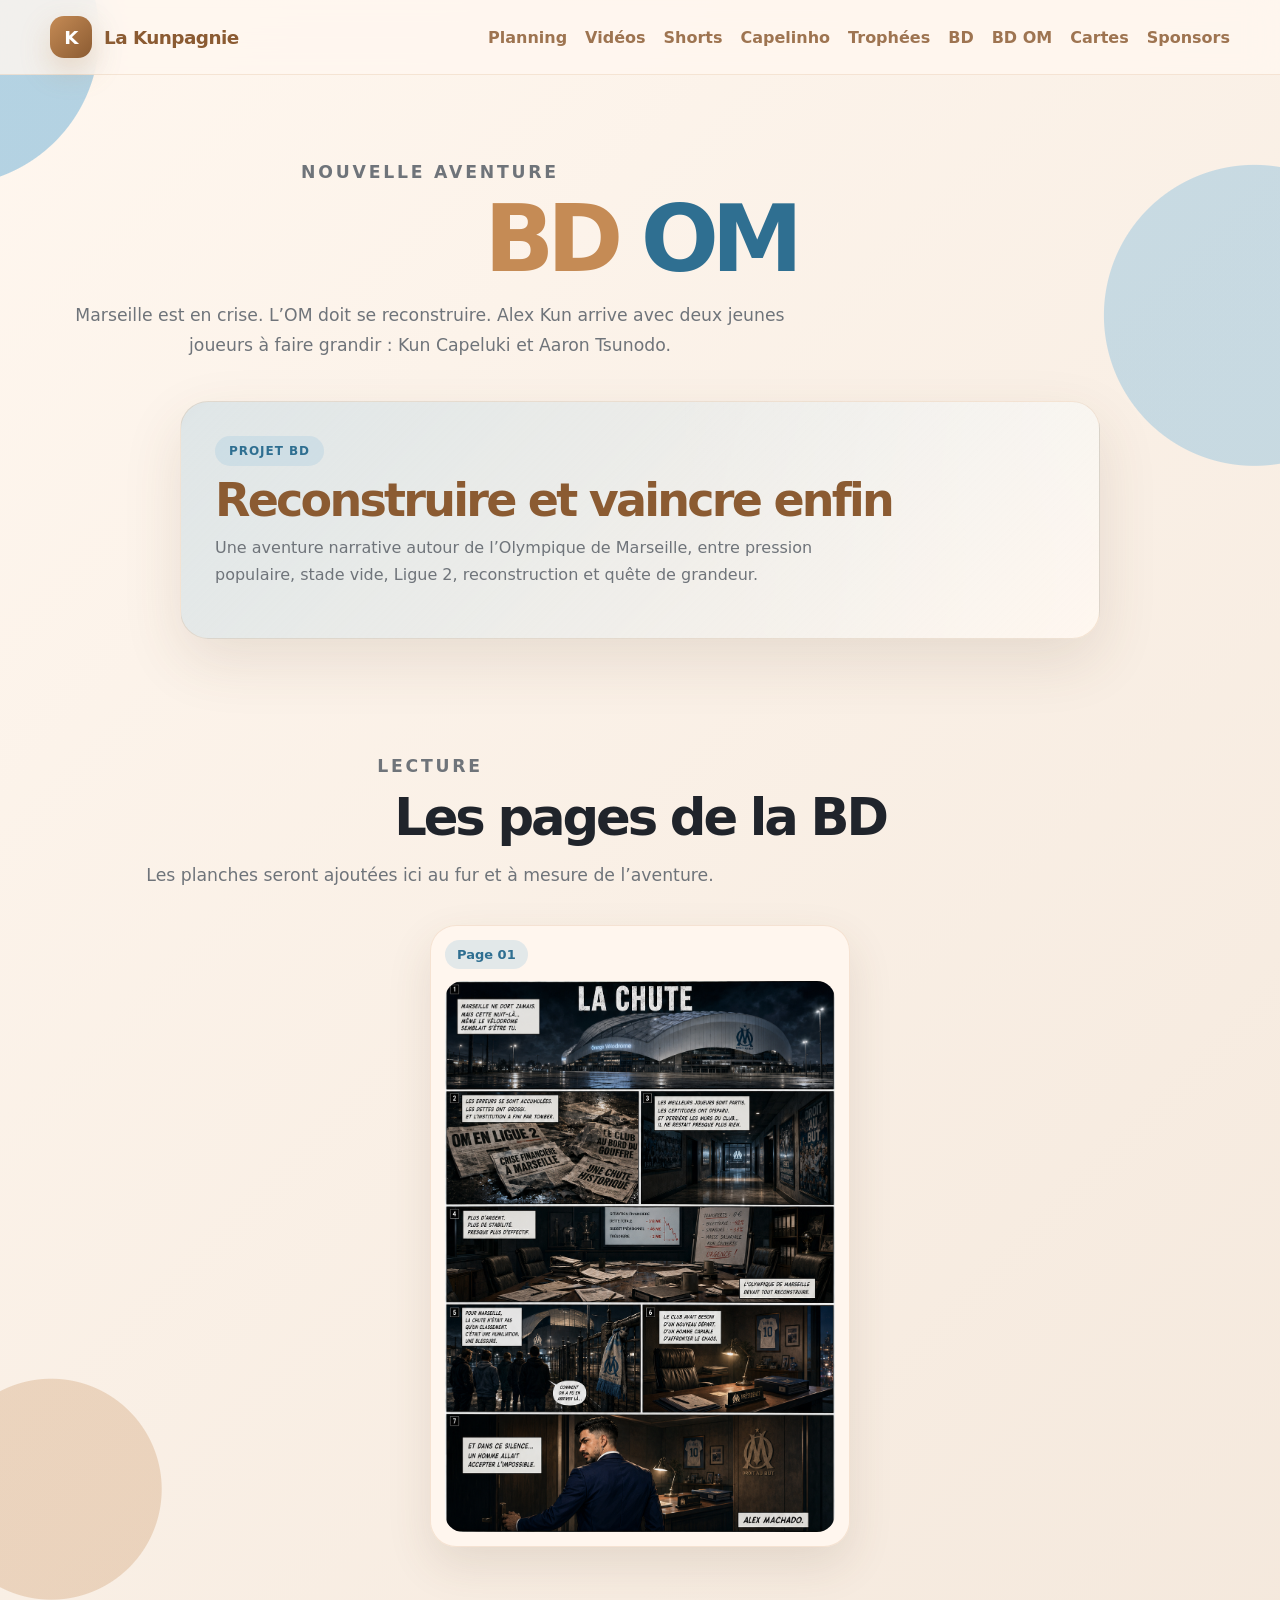
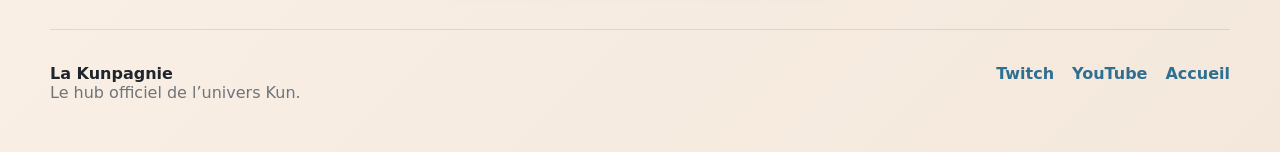
==== commit 796a12c7: "Update index.html" ====
--- a/index.html
+++ b/index.html
@@ -4,8 +4,9 @@
 <meta charset="UTF-8">
 <meta name="viewport" content="width=device-width, initial-scale=1.0">
 <link rel="stylesheet" href="style.css">
-<title>La Kunpagnie — Accueil</title>
+<title>La Kunpagnie — BD OM</title>
 </head>
+
 <body>
 <header class="site-header">
   <nav class="navbar">
@@ -26,124 +27,44 @@
 </header>
 
 <main>
-  <section class="hero section">
-    <div>
-      <p class="eyebrow">Stream • Football • Gaming</p>
-      <h1>Bienvenue dans<br><span>La Kunpagnie</span></h1>
-      <p class="hero-text"></p>
-      <div class="hero-actions">
-        <a class="btn btn-primary" href="https://www.twitch.tv/el8kun" target="_blank" rel="noopener">Voir le live</a>
-        <a class="btn btn-secondary" href="videos.html">Voir les vidéos</a>
-      </div>
+  <section class="section bd-om-hero-section">
+    <div class="section-heading center">
+      <p class="eyebrow">Nouvelle aventure</p>
+      <h1>BD <span>OM</span></h1>
+      <p>
+        Marseille est en crise. L’OM doit se reconstruire.
+        Alex Kun arrive avec deux jeunes joueurs à faire grandir :
+        Kun Capeluki et Aaron Tsunodo.
+      </p>
     </div>
 
-    <div class="hero-card">
-      <div class="live-badge">UNIVERS KUN</div>
-      <h2>Retrouve tout ici</h2>
-      <p>Toutes nos aventures, nos délires, sont ici !</p>
-      <div class="mini-stats">
-        <div><strong>30K+</strong><span>Twitch</span></div>
-        <div><strong>200+</strong><span>moy. live</span></div>
-        <div><strong>∞</strong><span>projets</span></div>
+    <div class="bd-om-intro-card">
+      <div>
+        <span class="bd-om-label">Projet BD</span>
+        <h2>Reconstruire et vaincre enfin</h2>
+        <p>
+          Une aventure narrative autour de l’Olympique de Marseille,
+          entre pression populaire, stade vide, Ligue 2, reconstruction
+          et quête de grandeur.
+        </p>
       </div>
     </div>
   </section>
 
-  <section class="section home-planning-section">
+  <section class="section">
     <div class="section-heading center">
-      <p class="eyebrow">Cette semaine</p>
-      <h2>Planning de stream</h2>
-      <p>Un aperçu rapide du programme. Clique pour voir la page dédiée.</p>
+      <p class="eyebrow">Lecture</p>
+      <h2>Les pages de la BD</h2>
+      <p>Les planches seront ajoutées ici au fur et à mesure de l’aventure.</p>
     </div>
 
-    <a href="planning.html" class="home-planning-link">
-      <img src="planning.png" alt="Planning de stream La Kunpagnie" class="home-planning-image">
-    </a>
+    <div class="bd-pages-grid">
 
-    <div class="center-button">
-      <a class="btn btn-primary" href="planning.html">Voir le planning complet</a>
-    </div>
-  </section>
-  
-  <section class="section">
-    <div class="section-heading center">
-      <p class="eyebrow">Aperçu</p>
-      <h2>Choisis une rubrique</h2>
-      <p></p>
-    </div>
+      <article class="bd-page-card">
+        <span>Page 01</span>
+        <img src="om-page-01.png" alt="BD OM Page 01">
+      </article>
 
-    <div class="preview-grid">
-      <a class="preview-card planning-card" href="planning.html">
-        <div class="card-icon">📅</div>
-        <span>Programme</span>
-        <h3>Planning</h3>
-        <p>Le planning de stream de la semaine, on fait quoi de beau ?.</p>
-        <strong>Ouvrir →</strong>
-      </a>
-
-      <a class="preview-card video-card" href="videos.html">
-        <div class="card-icon">▶️</div>
-        <span>YouTube</span>
-        <h3>Vidéos</h3>
-        <p>Séries, rediffs, découvertes gaming et concepts autour du foot.</p>
-        <strong>Ouvrir →</strong>
-      </a>
-
-      <a class="preview-card shorts-card" href="shorts.html">
-        <div class="card-icon">📱</div>
-        <span>Format court</span>
-        <h3>Shorts</h3>
-        <p>Reels, TikTok, YouTube Shorts et extraits rapides de la Kunpagnie.</p>
-        <strong>Ouvrir →</strong>
-      </a>
-
-      <a class="preview-card capelinho-card" href="capelinho.html">
-        <div class="card-icon">🇧🇷</div>
-        <span>Personnage</span>
-        <h3>Capelinho</h3>
-        <p>Son histoire, ses clubs, ses maillots et ses récaps de carrière.</p>
-        <strong>Ouvrir →</strong>
-      </a>
-
-      <a class="preview-card trophees-card" href="trophees.html">
-        <div class="card-icon">🏆</div>
-        <span>Musée</span>
-        <h3>Salle des trophées</h3>
-        <p>Trophées, maillots, souvenirs et grands moments de carrière.</p>
-        <strong>Ouvrir →</strong>
-      </a>
-
-      <a class="preview-card bd-card-home" href="bd.html">
-        <div class="card-icon">📖</div>
-        <span>Histoire</span>
-        <h3>BD Capelinho</h3>
-        <p>Les chapitres, les planches et les arcs narratifs de l’univers.</p>
-        <strong>Ouvrir →</strong>
-      </a>
-
-      <a class="preview-card bd-om-card" href="bd-om.html">
-        <div class="card-icon">🔵</div>
-        <span>Nouvelle aventure</span>
-        <h3>BD OM</h3>
-        <p>L’aventure marseillaise de Kun Capeluki, Aaron Tsunodo et Alex Kun.</p>
-        <strong>Ouvrir →</strong>
-      </a>
-
-      <a class="preview-card cartes-card" href="cartes.html">
-        <div class="card-icon">🃏</div>
-        <span>Projet</span>
-        <h3>Cartes virtuelles</h3>
-        <p>Collection communautaire, packs, raretés et futures ouvertures.</p>
-        <strong>Ouvrir →</strong>
-      </a>
-
-      <a class="preview-card sponsor-card" href="sponsors.html">
-        <div class="card-icon">🤝</div>
-        <span>Partenaires</span>
-        <h3>Sponsors</h3>
-        <p>Codes promo, liens partenaires et contact professionnel.</p>
-        <strong>Ouvrir →</strong>
-      </a>
     </div>
   </section>
 </main>
--- a/style.css
+++ b/style.css
@@ -738,3 +738,99 @@
 .sponsor-card {
   background: linear-gradient(145deg, rgba(197, 139, 85, 0.20), rgba(255, 247, 239, 0.88));
 }
+
+/* =========================
+   BD OM
+========================= */
+
+.bd-om-card {
+  background: linear-gradient(145deg, rgba(0, 167, 232, 0.18), rgba(255, 247, 239, 0.88));
+  border: 1px solid rgba(0, 167, 232, 0.22);
+}
+
+.bd-om-card .card-icon {
+  background: rgba(255, 247, 239, 0.88);
+}
+
+.bd-om-hero-section {
+  padding-bottom: 30px;
+}
+
+.bd-om-hero-section h1 {
+  font-size: clamp(42px, 8vw, 92px);
+  margin-bottom: 18px;
+}
+
+.bd-om-hero-section h1 span {
+  color: var(--blue-dark);
+}
+
+.bd-om-intro-card {
+  max-width: 920px;
+  margin: 40px auto 0;
+  padding: 34px;
+  border-radius: 28px;
+  background:
+    linear-gradient(135deg, rgba(159, 200, 223, 0.32), rgba(255, 247, 239, 0.92)),
+    radial-gradient(circle at top right, rgba(255, 255, 255, 0.85), transparent 44%);
+  border: 1px solid rgba(197, 139, 85, 0.18);
+  box-shadow: 0 22px 60px rgba(91, 65, 42, 0.12);
+}
+
+.bd-om-intro-card h2 {
+  margin: 12px 0;
+  font-size: clamp(28px, 4vw, 46px);
+  color: var(--brown-dark);
+}
+
+.bd-om-intro-card p {
+  max-width: 680px;
+  color: var(--muted);
+  line-height: 1.7;
+}
+
+.bd-om-label {
+  display: inline-flex;
+  width: fit-content;
+  padding: 8px 14px;
+  border-radius: 999px;
+  background: rgba(159, 200, 223, 0.30);
+  color: var(--blue-dark);
+  font-weight: 900;
+  text-transform: uppercase;
+  letter-spacing: 0.08em;
+  font-size: 12px;
+}
+
+.bd-pages-grid {
+  display: grid;
+  grid-template-columns: repeat(auto-fit, minmax(280px, 420px));
+  justify-content: center;
+  gap: 28px;
+  margin-top: 34px;
+}
+
+.bd-page-card {
+  background: rgba(255, 247, 239, 0.92);
+  border: 1px solid rgba(197, 139, 85, 0.18);
+  border-radius: 26px;
+  padding: 14px;
+  box-shadow: 0 18px 45px rgba(91, 65, 42, 0.12);
+}
+
+.bd-page-card span {
+  display: inline-flex;
+  margin-bottom: 12px;
+  padding: 7px 12px;
+  border-radius: 999px;
+  background: rgba(159, 200, 223, 0.30);
+  color: var(--blue-dark);
+  font-weight: 900;
+  font-size: 13px;
+}
+
+.bd-page-card img {
+  width: 100%;
+  display: block;
+  border-radius: 18px;
+}
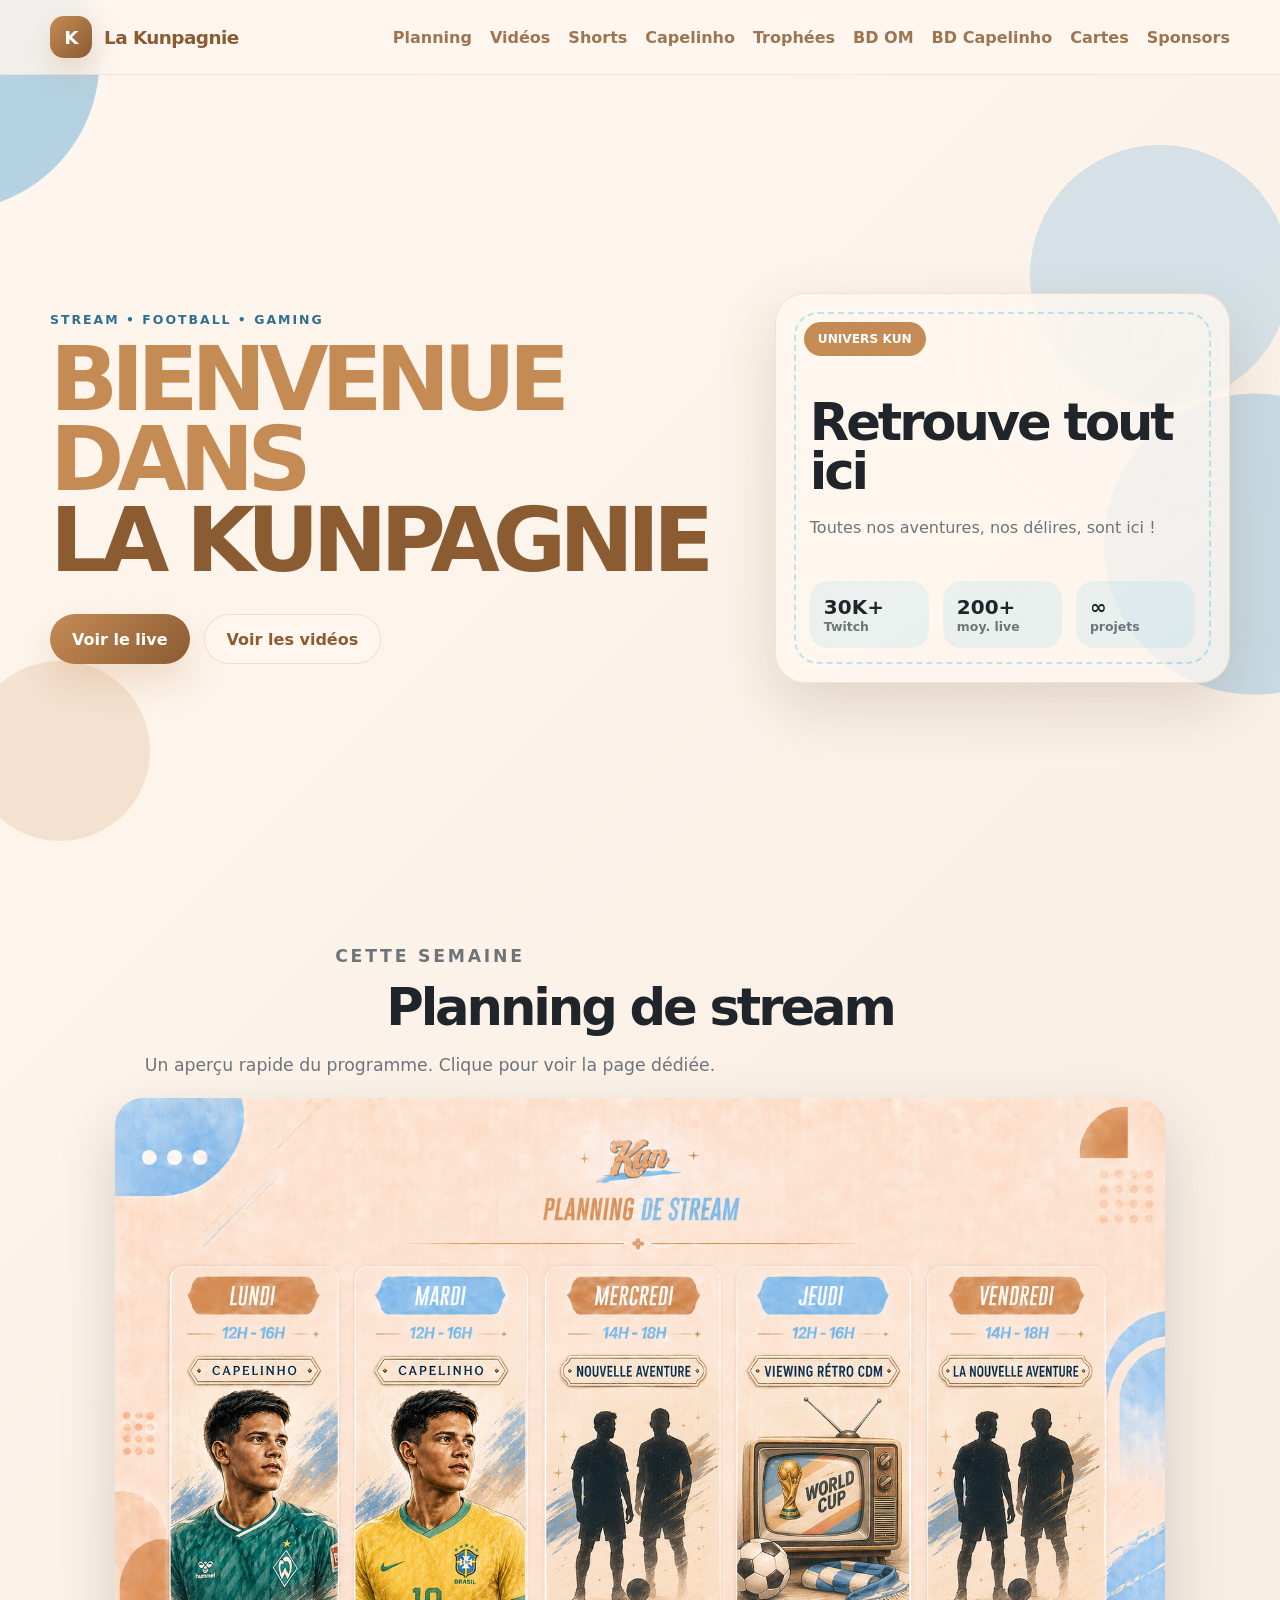
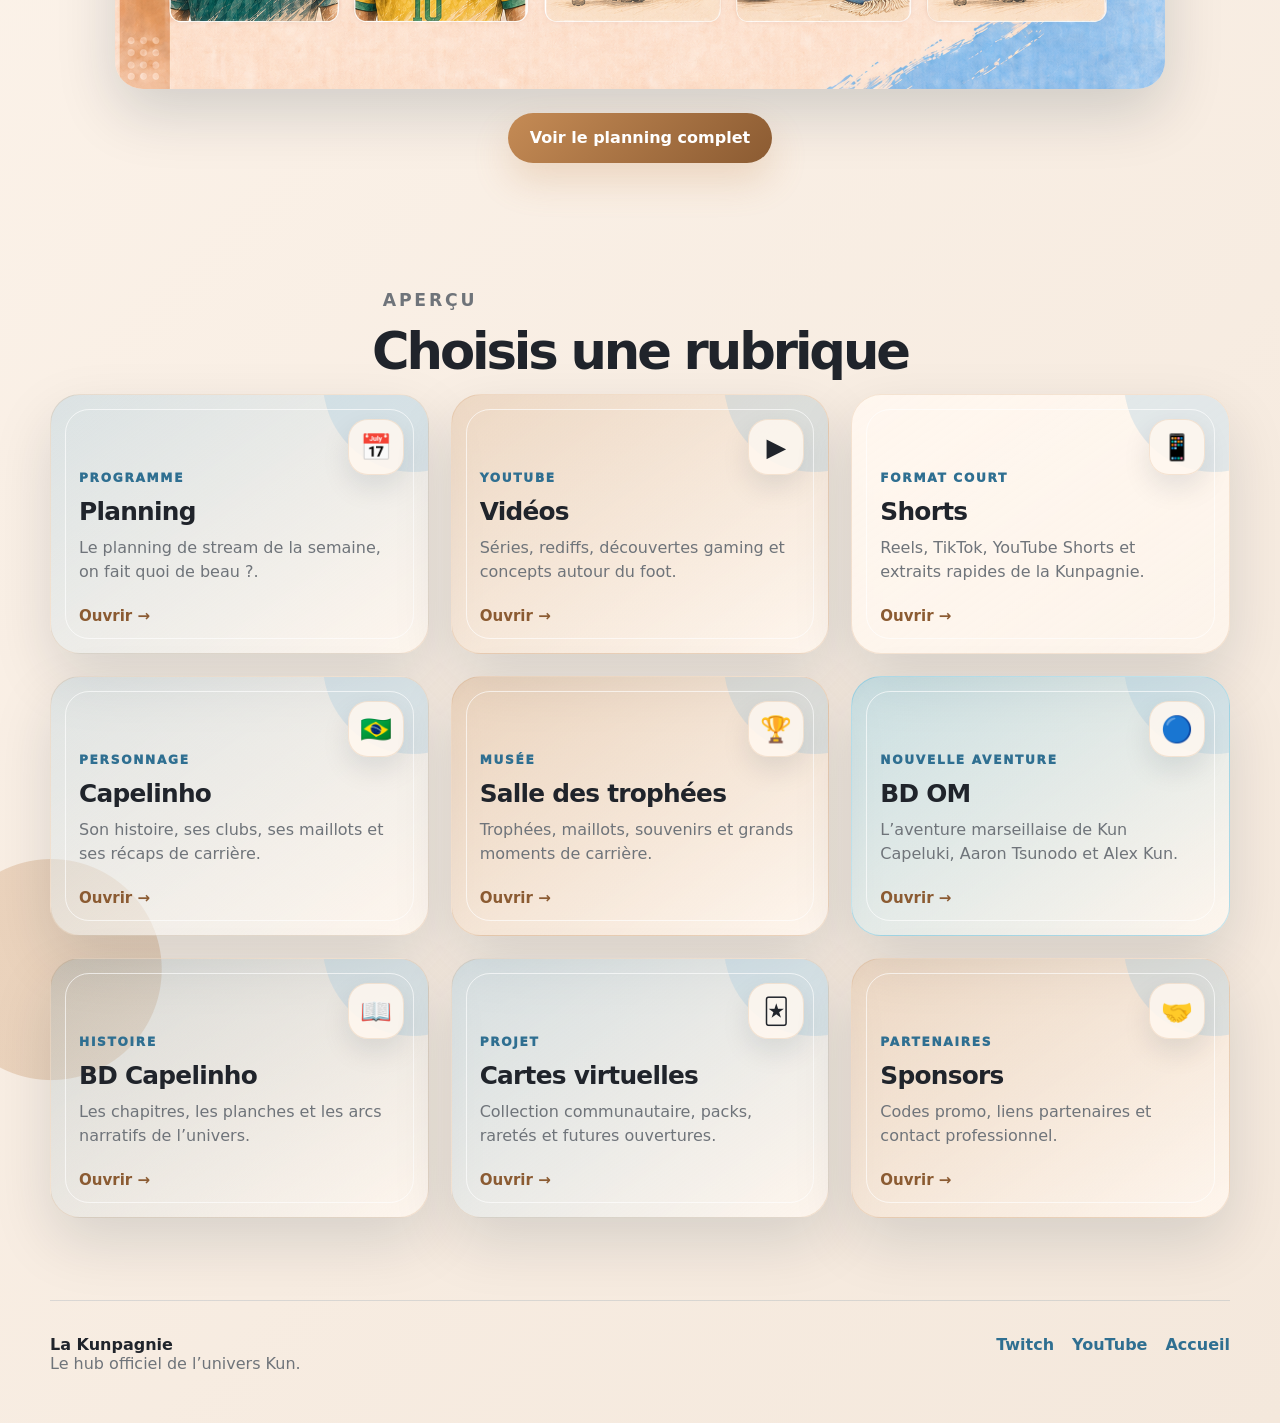
==== commit 77414fac: "Update index.html" ====
--- a/index.html
+++ b/index.html
@@ -4,9 +4,8 @@
 <meta charset="UTF-8">
 <meta name="viewport" content="width=device-width, initial-scale=1.0">
 <link rel="stylesheet" href="style.css">
-<title>La Kunpagnie — BD OM</title>
+<title>La Kunpagnie — Accueil</title>
 </head>
-
 <body>
 <header class="site-header">
   <nav class="navbar">
@@ -18,8 +17,8 @@
       <a href="shorts.html">Shorts</a>
       <a href="capelinho.html">Capelinho</a>
       <a href="trophees.html">Trophées</a>
-      <a href="bd.html">BD</a>
       <a href="bd-om.html">BD OM</a>
+      <a href="bd.html">BD Capelinho</a>
       <a href="cartes.html">Cartes</a>
       <a href="sponsors.html">Sponsors</a>
     </div>
@@ -27,44 +26,124 @@
 </header>
 
 <main>
-  <section class="section bd-om-hero-section">
-    <div class="section-heading center">
-      <p class="eyebrow">Nouvelle aventure</p>
-      <h1>BD <span>OM</span></h1>
-      <p>
-        Marseille est en crise. L’OM doit se reconstruire.
-        Alex Kun arrive avec deux jeunes joueurs à faire grandir :
-        Kun Capeluki et Aaron Tsunodo.
-      </p>
+  <section class="hero section">
+    <div>
+      <p class="eyebrow">Stream • Football • Gaming</p>
+      <h1>Bienvenue dans<br><span>La Kunpagnie</span></h1>
+      <p class="hero-text"></p>
+      <div class="hero-actions">
+        <a class="btn btn-primary" href="https://www.twitch.tv/el8kun" target="_blank" rel="noopener">Voir le live</a>
+        <a class="btn btn-secondary" href="videos.html">Voir les vidéos</a>
+      </div>
     </div>
 
-    <div class="bd-om-intro-card">
-      <div>
-        <span class="bd-om-label">Projet BD</span>
-        <h2>Reconstruire et vaincre enfin</h2>
-        <p>
-          Une aventure narrative autour de l’Olympique de Marseille,
-          entre pression populaire, stade vide, Ligue 2, reconstruction
-          et quête de grandeur.
-        </p>
+    <div class="hero-card">
+      <div class="live-badge">UNIVERS KUN</div>
+      <h2>Retrouve tout ici</h2>
+      <p>Toutes nos aventures, nos délires, sont ici !</p>
+      <div class="mini-stats">
+        <div><strong>30K+</strong><span>Twitch</span></div>
+        <div><strong>200+</strong><span>moy. live</span></div>
+        <div><strong>∞</strong><span>projets</span></div>
       </div>
     </div>
   </section>
 
+  <section class="section home-planning-section">
+    <div class="section-heading center">
+      <p class="eyebrow">Cette semaine</p>
+      <h2>Planning de stream</h2>
+      <p>Un aperçu rapide du programme. Clique pour voir la page dédiée.</p>
+    </div>
+
+    <a href="planning.html" class="home-planning-link">
+      <img src="planning.png" alt="Planning de stream La Kunpagnie" class="home-planning-image">
+    </a>
+
+    <div class="center-button">
+      <a class="btn btn-primary" href="planning.html">Voir le planning complet</a>
+    </div>
+  </section>
+  
   <section class="section">
     <div class="section-heading center">
-      <p class="eyebrow">Lecture</p>
-      <h2>Les pages de la BD</h2>
-      <p>Les planches seront ajoutées ici au fur et à mesure de l’aventure.</p>
+      <p class="eyebrow">Aperçu</p>
+      <h2>Choisis une rubrique</h2>
+      <p></p>
     </div>
 
-    <div class="bd-pages-grid">
+    <div class="preview-grid">
+      <a class="preview-card planning-card" href="planning.html">
+        <div class="card-icon">📅</div>
+        <span>Programme</span>
+        <h3>Planning</h3>
+        <p>Le planning de stream de la semaine, on fait quoi de beau ?.</p>
+        <strong>Ouvrir →</strong>
+      </a>
 
-      <article class="bd-page-card">
-        <span>Page 01</span>
-        <img src="om-page-01.png" alt="BD OM Page 01">
-      </article>
+      <a class="preview-card video-card" href="videos.html">
+        <div class="card-icon">▶️</div>
+        <span>YouTube</span>
+        <h3>Vidéos</h3>
+        <p>Séries, rediffs, découvertes gaming et concepts autour du foot.</p>
+        <strong>Ouvrir →</strong>
+      </a>
 
+      <a class="preview-card shorts-card" href="shorts.html">
+        <div class="card-icon">📱</div>
+        <span>Format court</span>
+        <h3>Shorts</h3>
+        <p>Reels, TikTok, YouTube Shorts et extraits rapides de la Kunpagnie.</p>
+        <strong>Ouvrir →</strong>
+      </a>
+
+      <a class="preview-card capelinho-card" href="capelinho.html">
+        <div class="card-icon">🇧🇷</div>
+        <span>Personnage</span>
+        <h3>Capelinho</h3>
+        <p>Son histoire, ses clubs, ses maillots et ses récaps de carrière.</p>
+        <strong>Ouvrir →</strong>
+      </a>
+
+      <a class="preview-card trophees-card" href="trophees.html">
+        <div class="card-icon">🏆</div>
+        <span>Musée</span>
+        <h3>Salle des trophées</h3>
+        <p>Trophées, maillots, souvenirs et grands moments de carrière.</p>
+        <strong>Ouvrir →</strong>
+      </a>
+
+      <a class="preview-card bd-om-card" href="bd-om.html">
+        <div class="card-icon">🔵</div>
+        <span>Nouvelle aventure</span>
+        <h3>BD OM</h3>
+        <p>L’aventure marseillaise de Kun Capeluki, Aaron Tsunodo et Alex Kun.</p>
+        <strong>Ouvrir →</strong>
+      </a>
+
+      <a class="preview-card bd-card-home" href="bd.html">
+        <div class="card-icon">📖</div>
+        <span>Histoire</span>
+        <h3>BD Capelinho</h3>
+        <p>Les chapitres, les planches et les arcs narratifs de l’univers.</p>
+        <strong>Ouvrir →</strong>
+      </a>
+
+      <a class="preview-card cartes-card" href="cartes.html">
+        <div class="card-icon">🃏</div>
+        <span>Projet</span>
+        <h3>Cartes virtuelles</h3>
+        <p>Collection communautaire, packs, raretés et futures ouvertures.</p>
+        <strong>Ouvrir →</strong>
+      </a>
+
+      <a class="preview-card sponsor-card" href="sponsors.html">
+        <div class="card-icon">🤝</div>
+        <span>Partenaires</span>
+        <h3>Sponsors</h3>
+        <p>Codes promo, liens partenaires et contact professionnel.</p>
+        <strong>Ouvrir →</strong>
+      </a>
     </div>
   </section>
 </main>
